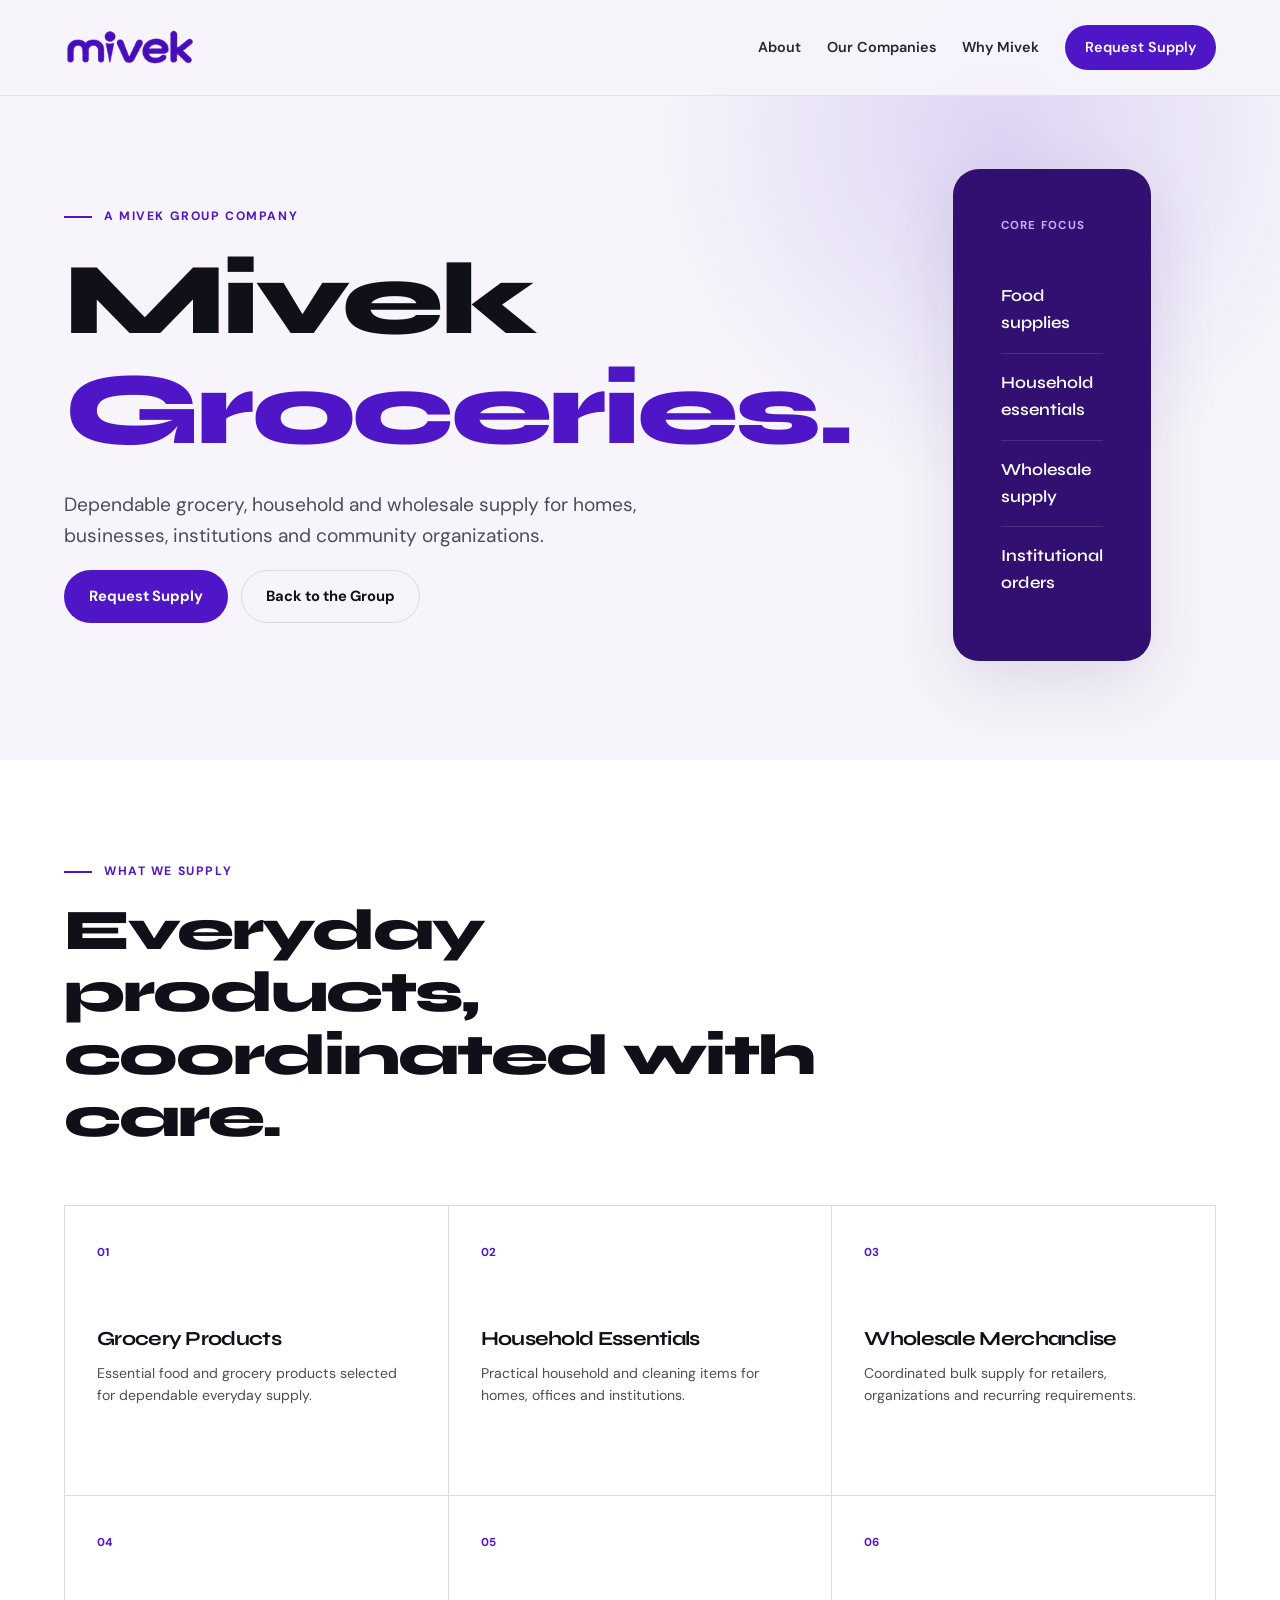
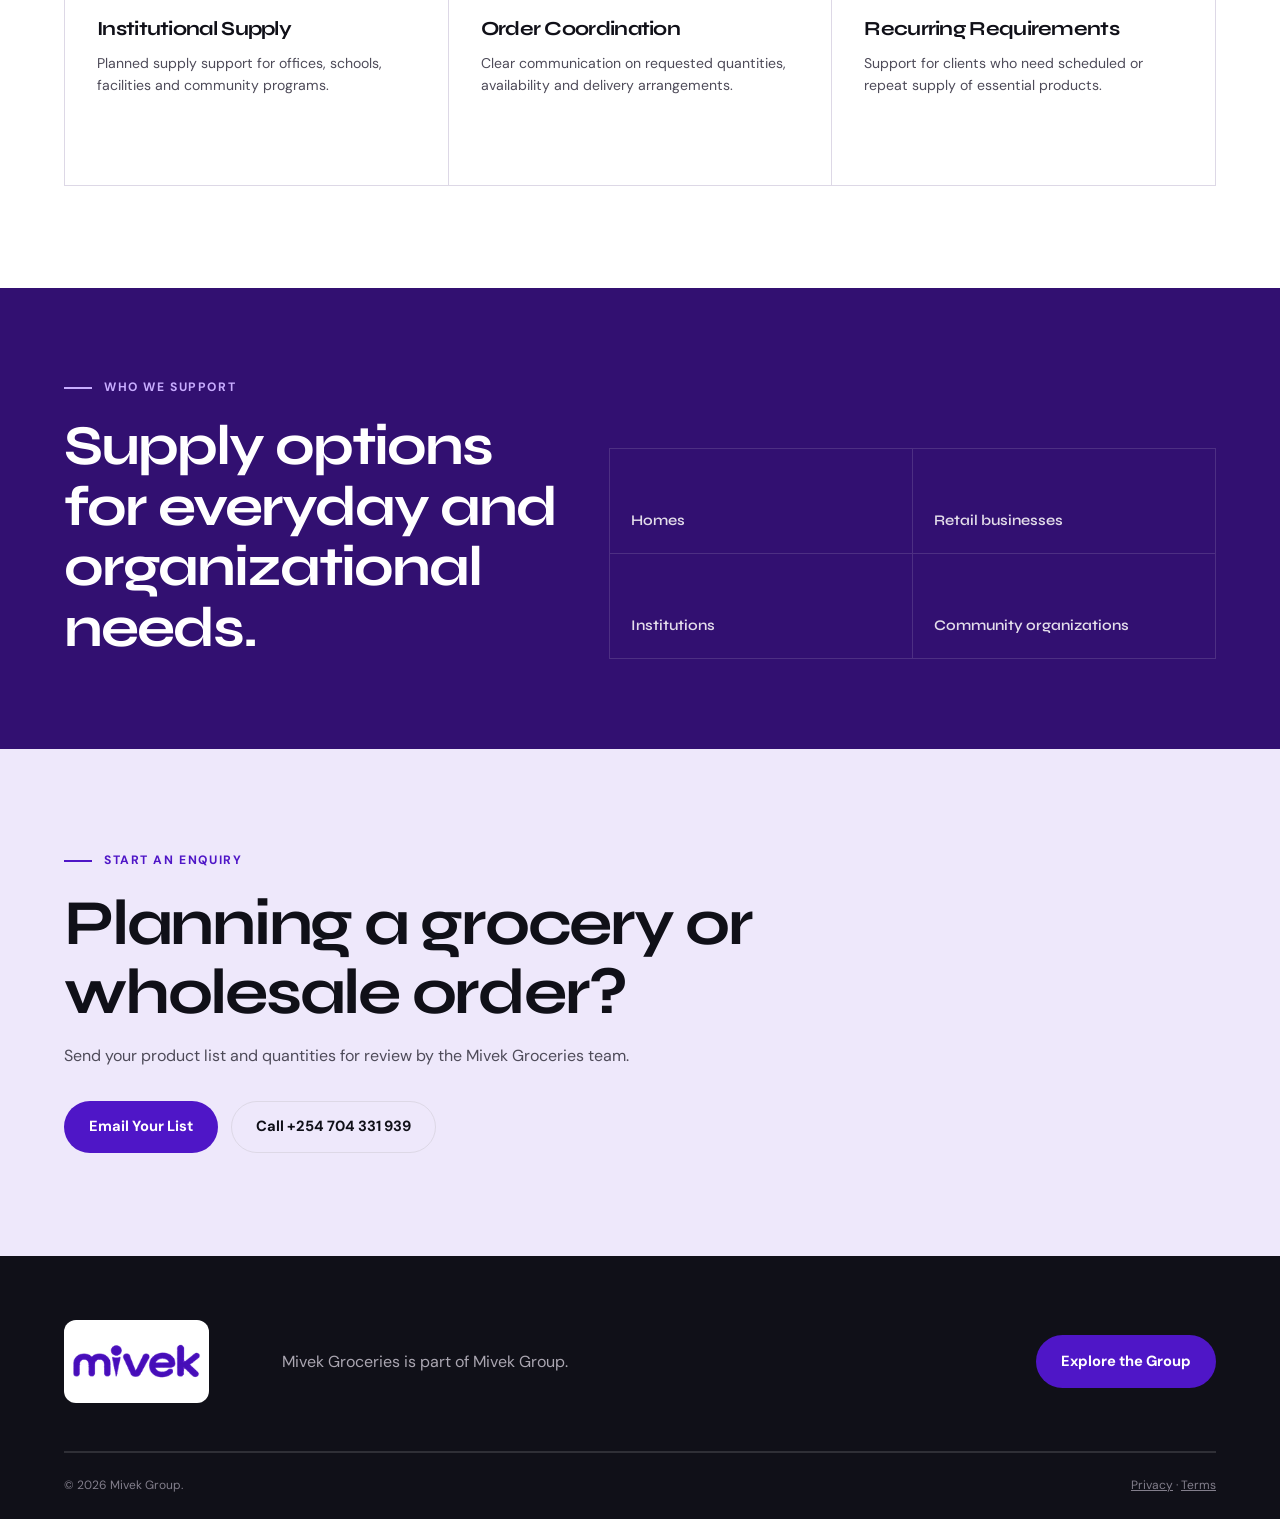
==== mivek-groceries.html @ 0b5d2686 "Add files via upload" ====
<!DOCTYPE html>
<html lang="en">
<head>
  <meta charset="UTF-8"><meta name="viewport" content="width=device-width, initial-scale=1.0"><meta name="description" content="Mivek Groceries supplies grocery products, household essentials and wholesale merchandise in Kenya."><meta name="theme-color" content="#4f16c7">
  <link rel="canonical" href="https://mivekgroup.github.io/mivek-groceries.html"><link rel="icon" href="favicon-mivek.ico" sizes="any"><link rel="icon" type="image/png" sizes="192x192" href="favicon-mivek-192x192.png"><link rel="apple-touch-icon" sizes="180x180" href="apple-touch-icon-mivek.png"><link rel="manifest" href="site.webmanifest"><link rel="preconnect" href="https://fonts.googleapis.com"><link rel="preconnect" href="https://fonts.gstatic.com" crossorigin><link href="https://fonts.googleapis.com/css2?family=DM+Sans:wght@400;500;600;700&family=Syne:wght@600;700;800&display=swap" rel="stylesheet"><link rel="stylesheet" href="style.css"><title>Mivek Groceries | Retail &amp; Wholesale Supply</title>
</head>
<body>
  <a class="skip-link" href="#main-content">Skip to main content</a><header class="site-header"><a class="brand" href="index.html" aria-label="Mivek Group home"><img src="favicon%20187*100.png" alt="Mivek Group"></a><nav class="desktop-nav" aria-label="Primary navigation"><a href="index.html#about">About</a><a href="index.html#companies">Our Companies</a><a href="index.html#why-mivek">Why Mivek</a><a class="nav-button" href="#division-contact">Request Supply</a></nav><details class="mobile-nav"><summary aria-label="Open navigation menu"><span></span><span></span><span></span></summary><nav aria-label="Mobile navigation"><a href="index.html">Group Home</a><a href="index.html#companies">Our Companies</a><a href="#services">Services</a><a class="nav-button" href="#division-contact">Request Supply</a></nav></details></header>
  <main id="main-content">
    <section class="division-hero"><div><p class="eyebrow"><span></span> A Mivek Group Company</p><h1>Mivek<br><em>Groceries.</em></h1><p>Dependable grocery, household and wholesale supply for homes, businesses, institutions and community organizations.</p><div class="hero-actions"><a class="button button-primary" href="#division-contact">Request Supply</a><a class="button button-secondary" href="index.html#companies">Back to the Group</a></div></div><aside><p>Core focus</p><ul><li>Food supplies</li><li>Household essentials</li><li>Wholesale supply</li><li>Institutional orders</li></ul></aside></section>
    <section class="division-services section" id="services"><div class="section-intro"><p class="eyebrow"><span></span> What We Supply</p><h2>Everyday products, coordinated with care.</h2></div><div class="division-service-grid"><article><span>01</span><h3>Grocery Products</h3><p>Essential food and grocery products selected for dependable everyday supply.</p></article><article><span>02</span><h3>Household Essentials</h3><p>Practical household and cleaning items for homes, offices and institutions.</p></article><article><span>03</span><h3>Wholesale Merchandise</h3><p>Coordinated bulk supply for retailers, organizations and recurring requirements.</p></article><article><span>04</span><h3>Institutional Supply</h3><p>Planned supply support for offices, schools, facilities and community programs.</p></article><article><span>05</span><h3>Order Coordination</h3><p>Clear communication on requested quantities, availability and delivery arrangements.</p></article><article><span>06</span><h3>Recurring Requirements</h3><p>Support for clients who need scheduled or repeat supply of essential products.</p></article></div></section>
    <section class="division-audience"><div><p class="eyebrow eyebrow-light"><span></span> Who We Support</p><h2>Supply options for everyday and organizational needs.</h2></div><ul><li>Homes</li><li>Retail businesses</li><li>Institutions</li><li>Community organizations</li></ul></section>
    <section class="division-cta" id="division-contact"><p class="eyebrow"><span></span> Start an Enquiry</p><h2>Planning a grocery or wholesale order?</h2><p>Send your product list and quantities for review by the Mivek Groceries team.</p><div class="hero-actions"><a class="button button-primary" href="mailto:info@mivekgroup.com?subject=Mivek%20Groceries%20Supply%20Enquiry">Email Your List</a><a class="button button-secondary" href="tel:+254704331939">Call +254 704 331 939</a></div></section>
  </main>
  <footer class="site-footer"><div class="footer-top"><a class="brand footer-brand" href="index.html"><img src="favicon%20187*100.png" alt="Mivek Group"></a><p>Mivek Groceries is part of Mivek Group.</p><a class="button button-primary" href="index.html#companies">Explore the Group</a></div><div class="footer-bottom"><p>© 2026 Mivek Group.</p><p><a href="privacy-policy.html">Privacy</a> · <a href="terms-of-use.html">Terms</a></p></div></footer>
</body>
</html>
---- style.css ----
:root {
  --ink: #101018;
  --ink-soft: #252431;
  --paper: #f7f5fb;
  --surface: #ffffff;
  --purple: #4f16c7;
  --purple-dark: #321071;
  --purple-soft: #eee8fb;
  --orange: #d88718;
  --text: #4e4b59;
  --muted: #76727f;
  --line: #ddd8e6;
  --white-line: rgba(255,255,255,.13);
  --shadow: 0 24px 70px rgba(46, 22, 93, .12);
}

*, *::before, *::after { box-sizing: border-box; }
html { scroll-behavior: smooth; }
body { margin: 0; background: var(--paper); color: var(--ink); font-family: "DM Sans", Arial, sans-serif; line-height: 1.6; overflow-x: hidden; }
body, button, input, select, textarea, a { -webkit-font-smoothing: antialiased; }
button, input, select, textarea { font: inherit; }
img { display: block; max-width: 100%; }
a { color: inherit; }
svg { fill: none; stroke: currentColor; stroke-linecap: round; stroke-linejoin: round; stroke-width: 1.7; }
h1, h2, h3, p { margin-top: 0; }
h1, h2, h3 { font-family: "Syne", Arial, sans-serif; line-height: 1.08; letter-spacing: -.035em; }
[id] { scroll-margin-top: 108px; }

.skip-link { position: fixed; top: 12px; left: 12px; z-index: 999; padding: .8rem 1rem; border-radius: 10px; background: var(--ink); color: white; text-decoration: none; transform: translateY(-150%); transition: transform .2s ease; }
.skip-link:focus { transform: translateY(0); }
:focus-visible { outline: 3px solid var(--orange); outline-offset: 4px; }

.site-header { position: fixed; inset: 0 0 auto; z-index: 100; min-height: 86px; padding: 12px 5vw; display: flex; align-items: center; justify-content: space-between; gap: 2rem; background: rgba(247,245,251,.92); border-bottom: 1px solid rgba(79,22,199,.1); backdrop-filter: blur(18px); -webkit-backdrop-filter: blur(18px); }
.brand { display: inline-flex; align-items: center; width: 132px; min-height: 50px; text-decoration: none; }
.brand img { width: 132px; height: auto; }
.desktop-nav { display: flex; align-items: center; gap: clamp(1rem, 2vw, 2rem); }
.desktop-nav a { color: var(--ink-soft); font-size: .9rem; font-weight: 600; text-decoration: none; }
.desktop-nav a:not(.nav-button):hover { color: var(--purple); }
.nav-button { display: inline-flex; align-items: center; justify-content: center; min-height: 44px; padding: .7rem 1.25rem; background: var(--purple); border-radius: 999px; color: white !important; transition: transform .2s ease, background .2s ease; }
.nav-button:hover { background: var(--purple-dark); transform: translateY(-2px); }
.mobile-nav { display: none; }

.hero { position: relative; min-height: 760px; padding: 150px 5vw 80px; display: grid; grid-template-columns: minmax(0, 1.02fr) minmax(430px, .98fr); align-items: center; gap: clamp(3rem, 6vw, 7rem); background: radial-gradient(circle at 76% 17%, rgba(79,22,199,.13), transparent 27%), radial-gradient(circle at 8% 85%, rgba(216,135,24,.08), transparent 28%), var(--paper); }
.hero::after { content: ""; position: absolute; right: -7rem; top: 7rem; width: 24rem; height: 24rem; border: 1px solid rgba(79,22,199,.1); border-radius: 50%; box-shadow: 0 0 0 4rem rgba(79,22,199,.025), 0 0 0 8rem rgba(79,22,199,.02); pointer-events: none; }
.hero-copy, .portfolio-panel { position: relative; z-index: 1; }
.eyebrow { margin-bottom: 1.15rem; display: flex; align-items: center; gap: .75rem; color: var(--purple); font-size: .76rem; font-weight: 700; letter-spacing: .13em; text-transform: uppercase; }
.eyebrow span { width: 28px; height: 2px; background: currentColor; }
.hero h1 { max-width: 760px; margin-bottom: 1.5rem; font-size: clamp(3.25rem, 6.7vw, 6.9rem); font-weight: 800; }
.hero h1 em { color: var(--purple); font-style: normal; }
.hero-lead { max-width: 660px; margin-bottom: 2rem; color: var(--text); font-size: clamp(1.02rem, 1.35vw, 1.22rem); }
.hero-actions { display: flex; flex-wrap: wrap; gap: .8rem; }
.button { min-height: 50px; padding: .85rem 1.5rem; display: inline-flex; align-items: center; justify-content: center; border: 1px solid transparent; border-radius: 999px; font-size: .92rem; font-weight: 700; text-decoration: none; transition: transform .2s ease, background .2s ease, border-color .2s ease, color .2s ease; }
.button:hover { transform: translateY(-2px); }
.button-primary { background: var(--purple); color: white; }
.button-primary:hover { background: var(--purple-dark); }
.button-secondary { border-color: var(--line); background: transparent; color: var(--ink); }
.button-secondary:hover { border-color: var(--purple); color: var(--purple); }
.button-quiet { padding-inline: .75rem; color: var(--purple); }
.button-quiet:hover { color: var(--purple-dark); }
.hero-assurances { margin: 1.8rem 0 0; padding: 0; display: flex; flex-wrap: wrap; gap: .5rem 1.4rem; list-style: none; color: var(--muted); font-size: .82rem; }
.hero-assurances li { position: relative; padding-left: 1.05rem; }
.hero-assurances li::before { content: ""; position: absolute; left: 0; top: .6em; width: 6px; height: 6px; border-radius: 50%; background: var(--orange); }

.portfolio-panel { padding: 1.2rem; border: 1px solid rgba(79,22,199,.12); border-radius: 30px; background: rgba(255,255,255,.66); box-shadow: var(--shadow); backdrop-filter: blur(14px); }
.portfolio-heading { padding: .65rem .7rem 1.2rem; display: flex; align-items: end; justify-content: space-between; gap: 1rem; }
.portfolio-heading p { margin: 0; font-family: "Syne", sans-serif; font-size: 1.3rem; font-weight: 700; }
.portfolio-heading span { color: var(--muted); font-size: .75rem; }
.portfolio-grid { display: grid; grid-template-columns: repeat(2, minmax(0,1fr)); gap: .7rem; }
.portfolio-card { min-height: 142px; padding: 1.25rem; display: flex; flex-direction: column; justify-content: end; border: 1px solid var(--line); border-radius: 18px; background: var(--surface); text-decoration: none; transition: transform .22s ease, border-color .22s ease, box-shadow .22s ease; }
.portfolio-card:hover { transform: translateY(-4px); border-color: rgba(79,22,199,.45); box-shadow: 0 16px 35px rgba(46,22,93,.1); }
.portfolio-icon { width: 35px; height: 35px; margin-bottom: auto; display: grid; place-items: center; border-radius: 10px; background: var(--purple-soft); color: var(--purple); }
.portfolio-icon svg { width: 20px; height: 20px; }
.portfolio-card strong { font-family: "Syne", sans-serif; font-size: .92rem; }
.portfolio-card small { margin-top: .15rem; color: var(--muted); font-size: .72rem; }

.trust-strip { min-height: 76px; padding: 1.2rem 5vw; display: flex; align-items: center; justify-content: center; gap: clamp(1.2rem, 3vw, 3rem); background: var(--purple); color: white; }
.trust-strip p { margin: 0; font-family: "Syne", sans-serif; font-size: .76rem; font-weight: 700; letter-spacing: .06em; text-transform: uppercase; }
.trust-strip span { width: 4px; height: 4px; border-radius: 50%; background: rgba(255,255,255,.5); }

.section { padding: clamp(5rem, 8vw, 8rem) 5vw; }
.section-intro { max-width: 760px; margin-bottom: 3.5rem; }
.section-intro h2, .why-copy h2 { margin-bottom: 1.25rem; font-size: clamp(2.25rem, 4.5vw, 4.6rem); font-weight: 800; }
.section-intro > p:last-child { max-width: 650px; color: var(--text); }
.about { display: grid; grid-template-columns: .85fr 1.15fr; gap: clamp(2rem, 6vw, 7rem); }
.about .section-intro { margin-bottom: 0; }
.about-copy { padding-top: 2.2rem; }
.about-copy p { color: var(--text); }
.about-copy .large-copy { color: var(--ink); font-family: "Syne", sans-serif; font-size: clamp(1.35rem, 2.2vw, 2rem); font-weight: 600; line-height: 1.45; }
.values-grid { grid-column: 1 / -1; display: grid; grid-template-columns: repeat(5, 1fr); border-top: 1px solid var(--line); border-left: 1px solid var(--line); }
.values-grid article { min-height: 250px; padding: 1.7rem; border-right: 1px solid var(--line); border-bottom: 1px solid var(--line); }
.values-grid span { color: var(--purple); font-size: .74rem; font-weight: 700; }
.values-grid h3 { margin: 3rem 0 .75rem; font-size: 1.1rem; }
.values-grid p { color: var(--muted); font-size: .86rem; }

.work-stories { background: var(--surface); }
.story-grid { display: grid; grid-template-columns: 1.15fr .85fr; grid-template-rows: repeat(2, minmax(250px, 1fr)); gap: 1rem; }
.story-card { position: relative; min-height: 290px; margin: 0; overflow: hidden; border-radius: 22px; background: var(--ink); }
.story-card-wide { min-height: 620px; grid-row: span 2; }
.story-card::after { content: ""; position: absolute; inset: 38% 0 0; background: linear-gradient(transparent, rgba(12,10,18,.9)); pointer-events: none; }
.story-card img { width: 100%; height: 100%; object-fit: cover; transition: transform .45s ease; }
.story-card:hover img { transform: scale(1.025); }
.story-card figcaption { position: absolute; inset: auto 0 0; z-index: 1; padding: clamp(1.4rem, 3vw, 2.3rem); color: white; }
.story-card figcaption span { display: block; margin-bottom: .55rem; color: #d1bbff; font-size: .72rem; font-weight: 700; letter-spacing: .1em; text-transform: uppercase; }
.story-card figcaption strong { max-width: 520px; display: block; font-family: "Syne", sans-serif; font-size: clamp(1.15rem, 2.2vw, 2rem); line-height: 1.25; }
.photo-note { margin: 1rem 0 0; color: var(--muted); font-size: .74rem; }
.photo-note a { color: var(--purple); }

.companies { background: var(--ink); color: white; }
.section-intro-light > p:last-child { color: #bbb; }
.companies .eyebrow { color: #b89aff; }
.company-grid { display: grid; grid-template-columns: repeat(2, minmax(0,1fr)); gap: 1px; background: var(--white-line); border: 1px solid var(--white-line); }
.company-card { min-height: 490px; padding: clamp(2rem, 4vw, 3.25rem); background: var(--ink); display: flex; flex-direction: column; }
.company-card:hover { background: #171621; }
.company-card-top { display: flex; align-items: center; justify-content: space-between; gap: 1rem; }
.company-card-top span { color: #b89aff; font-size: .75rem; font-weight: 700; }
.company-card-top p { margin: 0; color: #9995a4; font-size: .72rem; font-weight: 700; letter-spacing: .08em; text-transform: uppercase; }
.company-card h3 { margin: 4rem 0 1rem; font-size: clamp(1.8rem, 3vw, 3rem); }
.company-card > p { max-width: 620px; color: #b8b5c0; }
.company-card ul { margin: 1.2rem 0 2rem; padding: 0; display: grid; grid-template-columns: repeat(2, minmax(0,1fr)); gap: .65rem 1.2rem; list-style: none; }
.company-card li { position: relative; padding-left: 1rem; color: #d6d3dc; font-size: .83rem; }
.company-card li::before { content: ""; position: absolute; left: 0; top: .68em; width: 5px; height: 5px; border-radius: 50%; background: #b89aff; }
.company-card > a { margin-top: auto; padding-top: 1rem; border-top: 1px solid var(--white-line); display: flex; justify-content: space-between; color: white; font-size: .87rem; font-weight: 700; text-decoration: none; }
.company-card > a span { color: #b89aff; font-size: 1.1rem; transition: transform .2s ease; }
.company-card > a:hover span { transform: translateX(5px); }
.company-card-accent { background: var(--purple-dark); }
.company-card-accent:hover { background: #3a1282; }

.why-mivek { display: grid; grid-template-columns: .9fr 1.1fr; align-items: start; gap: clamp(3rem, 8vw, 9rem); }
.why-copy { position: sticky; top: 130px; }
.why-copy > p:not(.eyebrow) { max-width: 560px; color: var(--text); }
.text-link { display: inline-flex; gap: .8rem; color: var(--purple); font-weight: 700; text-decoration: none; }
.text-link span { transition: transform .2s ease; }
.text-link:hover span { transform: translateX(5px); }
.reason-list { border-top: 1px solid var(--line); }
.reason-list article { min-height: 170px; padding: 2rem 0; display: grid; grid-template-columns: 60px 1fr; gap: 1.2rem; border-bottom: 1px solid var(--line); }
.reason-list article > span { color: var(--purple); font-size: .74rem; font-weight: 700; }
.reason-list h3 { margin-bottom: .65rem; font-size: 1.35rem; }
.reason-list p { margin: 0; color: var(--text); }

.experience { background: var(--surface); }
.process-grid { margin: 0; padding: 0; display: grid; grid-template-columns: repeat(4, 1fr); list-style: none; border: 1px solid var(--line); }
.process-grid li { min-height: 280px; padding: 1.8rem; border-right: 1px solid var(--line); }
.process-grid li:last-child { border-right: 0; }
.process-grid span { display: inline-grid; width: 42px; height: 42px; place-items: center; border-radius: 50%; background: var(--purple-soft); color: var(--purple); font-size: .72rem; font-weight: 700; }
.process-grid h3 { margin: 4rem 0 .8rem; font-size: 1.35rem; }
.process-grid p { color: var(--text); font-size: .88rem; }
.sectors-panel { margin-top: 1.5rem; padding: clamp(2rem, 4vw, 3.5rem); display: grid; grid-template-columns: .8fr 1.2fr; gap: 2rem; align-items: end; background: var(--purple-soft); }
.sectors-panel h3 { max-width: 450px; margin-bottom: 0; font-size: clamp(1.7rem, 3vw, 2.8rem); }
.sectors-panel ul { margin: 0; padding: 0; display: flex; flex-wrap: wrap; justify-content: flex-end; gap: .7rem; list-style: none; }
.sectors-panel li { padding: .65rem 1rem; border: 1px solid rgba(79,22,199,.2); border-radius: 999px; background: rgba(255,255,255,.55); color: var(--purple-dark); font-size: .82rem; font-weight: 600; }

.opportunities { display: grid; grid-template-columns: repeat(2, 1fr); padding-top: 0; }
.opportunities article { min-height: 430px; padding: clamp(2rem, 5vw, 4rem); border: 1px solid var(--line); }
.opportunities article + article { border-left: 0; }
.opportunities h2 { margin: 3.5rem 0 1rem; font-size: clamp(2rem, 3.6vw, 3.6rem); }
.opportunities article > p:not(.eyebrow) { max-width: 520px; color: var(--text); }
.opportunities .button { margin-top: 1rem; }

.contact { padding: clamp(5rem, 8vw, 8rem) 5vw; background: var(--purple-dark); color: white; }
.contact-intro { max-width: 880px; margin-bottom: 3rem; }
.eyebrow-light { color: #c8adff; }
.contact h2 { margin-bottom: 1.2rem; font-size: clamp(2.4rem, 5.5vw, 5.5rem); }
.contact-intro > p:last-child { max-width: 700px; color: #c5bdcf; }
.contact-layout { display: grid; grid-template-columns: .9fr 1.1fr; gap: 1.25rem; align-items: stretch; }
.contact-grid { display: grid; grid-template-columns: repeat(2, minmax(0,1fr)); gap: 1px; background: var(--white-line); border: 1px solid var(--white-line); }
.contact-grid > * { min-width: 0; min-height: 190px; padding: 1.7rem; display: flex; flex-direction: column; background: var(--purple-dark); color: white; text-decoration: none; font-style: normal; transition: background .2s ease; }
.contact-grid a:hover { background: #3a1282; }
.contact-grid span { color: #c8adff; font-size: .7rem; font-weight: 700; letter-spacing: .1em; text-transform: uppercase; }
.contact-grid strong { margin: 2rem 0 .5rem; overflow-wrap: anywhere; font-family: "Syne", sans-serif; font-size: clamp(1.05rem, 1.6vw, 1.55rem); line-height: 1.3; }
.contact-grid em { margin-top: auto; color: #c5bdcf; font-size: .8rem; font-style: normal; }
.enquiry-form { padding: clamp(1.7rem, 3vw, 2.8rem); border: 1px solid var(--white-line); background: #3a1282; }
.form-heading h3 { margin-bottom: .7rem; font-size: clamp(1.8rem, 3vw, 2.8rem); }
.form-heading > p:last-child { max-width: 620px; color: #d0c8d9; font-size: .9rem; }
.form-grid { margin-top: 1.8rem; display: grid; grid-template-columns: repeat(2, minmax(0,1fr)); gap: 1rem; }
.form-grid label { min-width: 0; display: grid; gap: .45rem; }
.form-grid label > span { color: #d7c8f5; font-size: .74rem; font-weight: 700; }
.form-grid input, .form-grid select, .form-grid textarea { width: 100%; min-height: 48px; padding: .75rem .85rem; border: 1px solid rgba(255,255,255,.25); border-radius: 9px; background: rgba(16,16,24,.3); color: white; }
.form-grid textarea { min-height: 130px; resize: vertical; }
.form-grid select { color-scheme: dark; }
.form-grid input::placeholder, .form-grid textarea::placeholder { color: #b7adbf; }
.form-full { grid-column: 1 / -1; }
.form-actions { margin-top: 1.25rem; display: flex; flex-wrap: wrap; gap: .75rem; }
.form-actions button { cursor: pointer; }
.form-button-email { background: white; color: var(--purple-dark); }
.form-button-email:hover { background: #f1ecfa; }
.form-button-whatsapp { border-color: rgba(255,255,255,.35); background: transparent; color: white; }
.form-button-whatsapp:hover { border-color: white; }
.form-note { margin: 1rem 0 0; color: #bdb2c7; font-size: .72rem; }
.whatsapp-float { position: fixed; right: max(1rem, 2vw); bottom: max(1rem, 2vw); z-index: 90; min-height: 50px; padding: .75rem 1rem; display: inline-flex; align-items: center; gap: .6rem; border: 1px solid rgba(255,255,255,.3); border-radius: 999px; background: #147d69; box-shadow: 0 12px 30px rgba(16,16,24,.24); color: white; font-size: .82rem; font-weight: 700; text-decoration: none; transition: transform .2s ease, background .2s ease; }
.whatsapp-float:hover { background: #0f6656; transform: translateY(-2px); }
.whatsapp-float svg { width: 22px; height: 22px; flex: 0 0 auto; stroke-width: 1.6; }

.site-footer { padding: 4rem 5vw 1.5rem; background: var(--ink); color: white; }
.footer-top { padding-bottom: 3rem; display: grid; grid-template-columns: 170px 1fr auto; align-items: center; gap: 3rem; border-bottom: 1px solid var(--white-line); }
.footer-brand { width: 145px; padding: .4rem; border-radius: 12px; background: white; }
.footer-brand img { width: 100%; }
.footer-top p { max-width: 500px; margin: 0; color: #aaa6b1; }
.footer-columns { padding: 3.5rem 0; display: grid; grid-template-columns: repeat(4, minmax(0, 1fr)); gap: 2rem; }
.footer-columns h2 { margin-bottom: 1.2rem; color: #8d8996; font-family: "DM Sans", sans-serif; font-size: .7rem; letter-spacing: .1em; text-transform: uppercase; }
.footer-columns a { width: fit-content; max-width: 100%; margin-bottom: .65rem; display: block; overflow-wrap: anywhere; color: #d7d4dc; font-size: .84rem; text-decoration: none; }
.footer-columns a:hover { color: #c8adff; }
.footer-bottom { padding-top: 1.4rem; display: flex; flex-wrap: wrap; justify-content: space-between; gap: .6rem 1rem; border-top: 1px solid var(--white-line); }
.footer-bottom p { margin: 0; color: #827e8b; font-size: .75rem; }

/* Legal pages */
.legal-main { padding: 150px 5vw 7rem; }
.legal-hero { max-width: 900px; margin-bottom: 4rem; }
.legal-hero h1 { margin-bottom: 1.2rem; font-size: clamp(2.8rem, 6vw, 5.8rem); }
.legal-hero > p:last-child { max-width: 720px; color: var(--text); }
.legal-content { max-width: 900px; padding: clamp(2rem, 5vw, 4.5rem); border: 1px solid var(--line); background: white; }
.legal-content h2 { margin: 3rem 0 1rem; font-size: 1.4rem; letter-spacing: -.015em; }
.legal-content h2:first-child { margin-top: 0; }
.legal-content h3 { margin: 2rem 0 .7rem; font-size: 1.05rem; letter-spacing: -.01em; }
.legal-content p, .legal-content li { color: var(--text); }
.legal-content li { margin-bottom: .45rem; }
.legal-meta { padding: 1rem 1.2rem; border-left: 3px solid var(--purple); background: var(--purple-soft); }
.legal-meta p { margin: 0; }

/* Company pages */
.division-hero { min-height: 760px; padding: 150px 5vw 80px; display: grid; grid-template-columns: 1.05fr .65fr; gap: clamp(3rem, 8vw, 9rem); align-items: center; background: radial-gradient(circle at 78% 18%, rgba(79,22,199,.15), transparent 30%), var(--paper); }
.division-hero h1 { margin-bottom: 1.5rem; font-size: clamp(3.8rem, 8vw, 8.5rem); font-weight: 800; }
.division-hero h1 em { color: var(--purple); font-style: normal; }
.division-hero > div > p:not(.eyebrow) { max-width: 680px; color: var(--text); font-size: clamp(1.05rem, 1.5vw, 1.3rem); }
.division-hero aside { padding: clamp(2rem, 4vw, 3rem); border-radius: 26px; background: var(--purple-dark); color: white; box-shadow: var(--shadow); }
.division-hero aside > p { margin-bottom: 2rem; color: #c8adff; font-size: .72rem; font-weight: 700; letter-spacing: .11em; text-transform: uppercase; }
.division-hero aside ul { margin: 0; padding: 0; list-style: none; }
.division-hero aside li { padding: 1rem 0; border-bottom: 1px solid var(--white-line); font-family: "Syne", sans-serif; font-size: 1.05rem; font-weight: 600; }
.division-hero aside li:last-child { border-bottom: 0; }
.division-services { background: white; }
.division-service-grid { display: grid; grid-template-columns: repeat(3, minmax(0,1fr)); border-top: 1px solid var(--line); border-left: 1px solid var(--line); }
.division-service-grid article { min-height: 290px; padding: 2rem; border-right: 1px solid var(--line); border-bottom: 1px solid var(--line); }
.division-service-grid span { color: var(--purple); font-size: .72rem; font-weight: 700; }
.division-service-grid h3 { margin: 4rem 0 .8rem; font-size: 1.25rem; }
.division-service-grid p { color: var(--text); font-size: .88rem; }
.division-audience { padding: clamp(4rem, 7vw, 7rem) 5vw; display: grid; grid-template-columns: .9fr 1.1fr; gap: 3rem; align-items: end; background: var(--purple-dark); color: white; }
.division-audience h2 { max-width: 650px; margin-bottom: 0; font-size: clamp(2rem, 4.4vw, 4.5rem); }
.division-audience ul { margin: 0; padding: 0; display: grid; grid-template-columns: repeat(2, 1fr); list-style: none; border-top: 1px solid var(--white-line); border-left: 1px solid var(--white-line); }
.division-audience li { min-height: 105px; padding: 1.3rem; display: flex; align-items: end; border-right: 1px solid var(--white-line); border-bottom: 1px solid var(--white-line); color: #e3ddea; font-family: "Syne", sans-serif; font-size: .92rem; font-weight: 600; }
.division-cta { padding: clamp(5rem, 8vw, 8rem) 5vw; background: var(--purple-soft); }
.division-cta h2 { max-width: 900px; margin-bottom: 1rem; font-size: clamp(2.4rem, 5vw, 5.2rem); }
.division-cta > p:not(.eyebrow) { max-width: 650px; color: var(--text); }
.division-cta .hero-actions { margin-top: 2rem; }

@media (max-width: 1100px) {
  .hero { grid-template-columns: 1fr 440px; gap: 3rem; }
  .values-grid { grid-template-columns: repeat(3, 1fr); }
  .process-grid { grid-template-columns: repeat(2, 1fr); }
  .process-grid li:nth-child(2) { border-right: 0; }
  .process-grid li:nth-child(-n+2) { border-bottom: 1px solid var(--line); }
}

@media (max-width: 900px) {
  .site-header { min-height: 76px; padding: 10px 4vw; }
  .brand, .brand img { width: 112px; }
  .desktop-nav { display: none; }
  .mobile-nav { position: relative; display: block; }
  .mobile-nav summary { width: 46px; height: 46px; display: grid; align-content: center; gap: 5px; justify-items: center; border: 1px solid var(--line); border-radius: 50%; cursor: pointer; list-style: none; }
  .mobile-nav summary::-webkit-details-marker { display: none; }
  .mobile-nav summary span { width: 18px; height: 2px; background: var(--ink); transition: transform .2s ease, opacity .2s ease; }
  .mobile-nav[open] summary span:nth-child(1) { transform: translateY(7px) rotate(45deg); }
  .mobile-nav[open] summary span:nth-child(2) { opacity: 0; }
  .mobile-nav[open] summary span:nth-child(3) { transform: translateY(-7px) rotate(-45deg); }
  .mobile-nav nav { position: fixed; inset: 76px 0 auto; padding: 1rem 4vw 1.5rem; display: grid; background: var(--paper); border-bottom: 1px solid var(--line); box-shadow: 0 20px 30px rgba(16,16,24,.1); }
  .mobile-nav nav a { min-height: 48px; padding: .75rem 0; display: flex; align-items: center; border-bottom: 1px solid var(--line); font-weight: 600; text-decoration: none; }
  .mobile-nav nav .nav-button { width: 100%; margin-top: .8rem; border-bottom: 0; }
  .hero { min-height: auto; padding: 125px 5vw 70px; grid-template-columns: 1fr; }
  .portfolio-panel { max-width: 660px; }
  .trust-strip { flex-wrap: wrap; }
  .about, .why-mivek { grid-template-columns: 1fr; }
  .about-copy { padding-top: 0; }
  .why-copy { position: static; }
  .story-grid { grid-template-columns: 1fr 1fr; grid-template-rows: auto; }
  .story-card-wide { min-height: 500px; grid-column: 1 / -1; grid-row: auto; }
  .contact-layout { grid-template-columns: 1fr; }
  .company-card { min-height: 460px; }
  .sectors-panel { grid-template-columns: 1fr; }
  .sectors-panel ul { justify-content: flex-start; }
  .footer-top { grid-template-columns: 150px 1fr; }
  .footer-top .button { grid-column: 1 / -1; width: fit-content; }
  .division-hero { min-height: auto; padding-top: 125px; grid-template-columns: 1fr; }
  .division-hero aside { max-width: 620px; }
  .division-service-grid { grid-template-columns: repeat(2, 1fr); }
  .division-audience { grid-template-columns: 1fr; }
}

@media (max-width: 700px) {
  [id] { scroll-margin-top: 86px; }
  .hero { padding-inline: 4vw; }
  .hero h1 { font-size: clamp(3rem, 15vw, 5rem); }
  .hero-actions .button { width: 100%; }
  .hero-assurances { display: grid; }
  .portfolio-grid { grid-template-columns: 1fr; }
  .portfolio-card { min-height: 120px; }
  .trust-strip { justify-content: flex-start; gap: .7rem 1.2rem; padding-inline: 4vw; }
  .trust-strip span { display: none; }
  .trust-strip p { width: calc(50% - .6rem); }
  .section { padding-inline: 4vw; }
  .values-grid { grid-template-columns: 1fr; }
  .values-grid article { min-height: 190px; }
  .values-grid h3 { margin-top: 2rem; }
  .story-grid { grid-template-columns: 1fr; }
  .story-card, .story-card-wide { min-height: 360px; grid-column: auto; }
  .company-grid { grid-template-columns: 1fr; }
  .company-card { min-height: 480px; }
  .company-card ul { grid-template-columns: 1fr; }
  .process-grid { grid-template-columns: 1fr; }
  .process-grid li, .process-grid li:nth-child(2) { border-right: 0; border-bottom: 1px solid var(--line); }
  .process-grid li:last-child { border-bottom: 0; }
  .opportunities { grid-template-columns: 1fr; }
  .opportunities article + article { border-left: 1px solid var(--line); border-top: 0; }
  .contact { padding-inline: 4vw; }
  .contact-grid { grid-template-columns: 1fr; }
  .contact-grid > * { min-height: 190px; }
  .form-grid { grid-template-columns: 1fr; }
  .form-full { grid-column: auto; }
  .form-actions .button { width: 100%; }
  .footer-top { grid-template-columns: 1fr; }
  .footer-top p { max-width: none; }
  .footer-top .button { grid-column: auto; }
  .footer-columns { grid-template-columns: repeat(2, 1fr); }
  .footer-bottom { flex-direction: column; }
  .legal-main { padding: 125px 4vw 5rem; }
  .legal-content { padding: 1.5rem; }
  .division-service-grid { grid-template-columns: 1fr; }
  .division-service-grid article { min-height: 240px; }
  .division-audience { padding-inline: 4vw; }
  .division-audience ul { grid-template-columns: 1fr; }
  .division-audience li { min-height: 82px; }
  .division-cta { padding-inline: 4vw; }
}

@media (max-width: 430px) {
  .portfolio-heading { align-items: flex-start; flex-direction: column; }
  .trust-strip p { width: 100%; }
  .footer-columns { grid-template-columns: 1fr; }
  .footer-bottom p { max-width: 100%; overflow-wrap: anywhere; }
  .whatsapp-float { width: 50px; padding: 0; justify-content: center; }
  .whatsapp-float span { position: absolute; width: 1px; height: 1px; padding: 0; overflow: hidden; clip: rect(0,0,0,0); white-space: nowrap; border: 0; }
}

@media (prefers-reduced-motion: reduce) {
  *, *::before, *::after { scroll-behavior: auto !important; transition-duration: .01ms !important; animation-duration: .01ms !important; animation-iteration-count: 1 !important; }
}
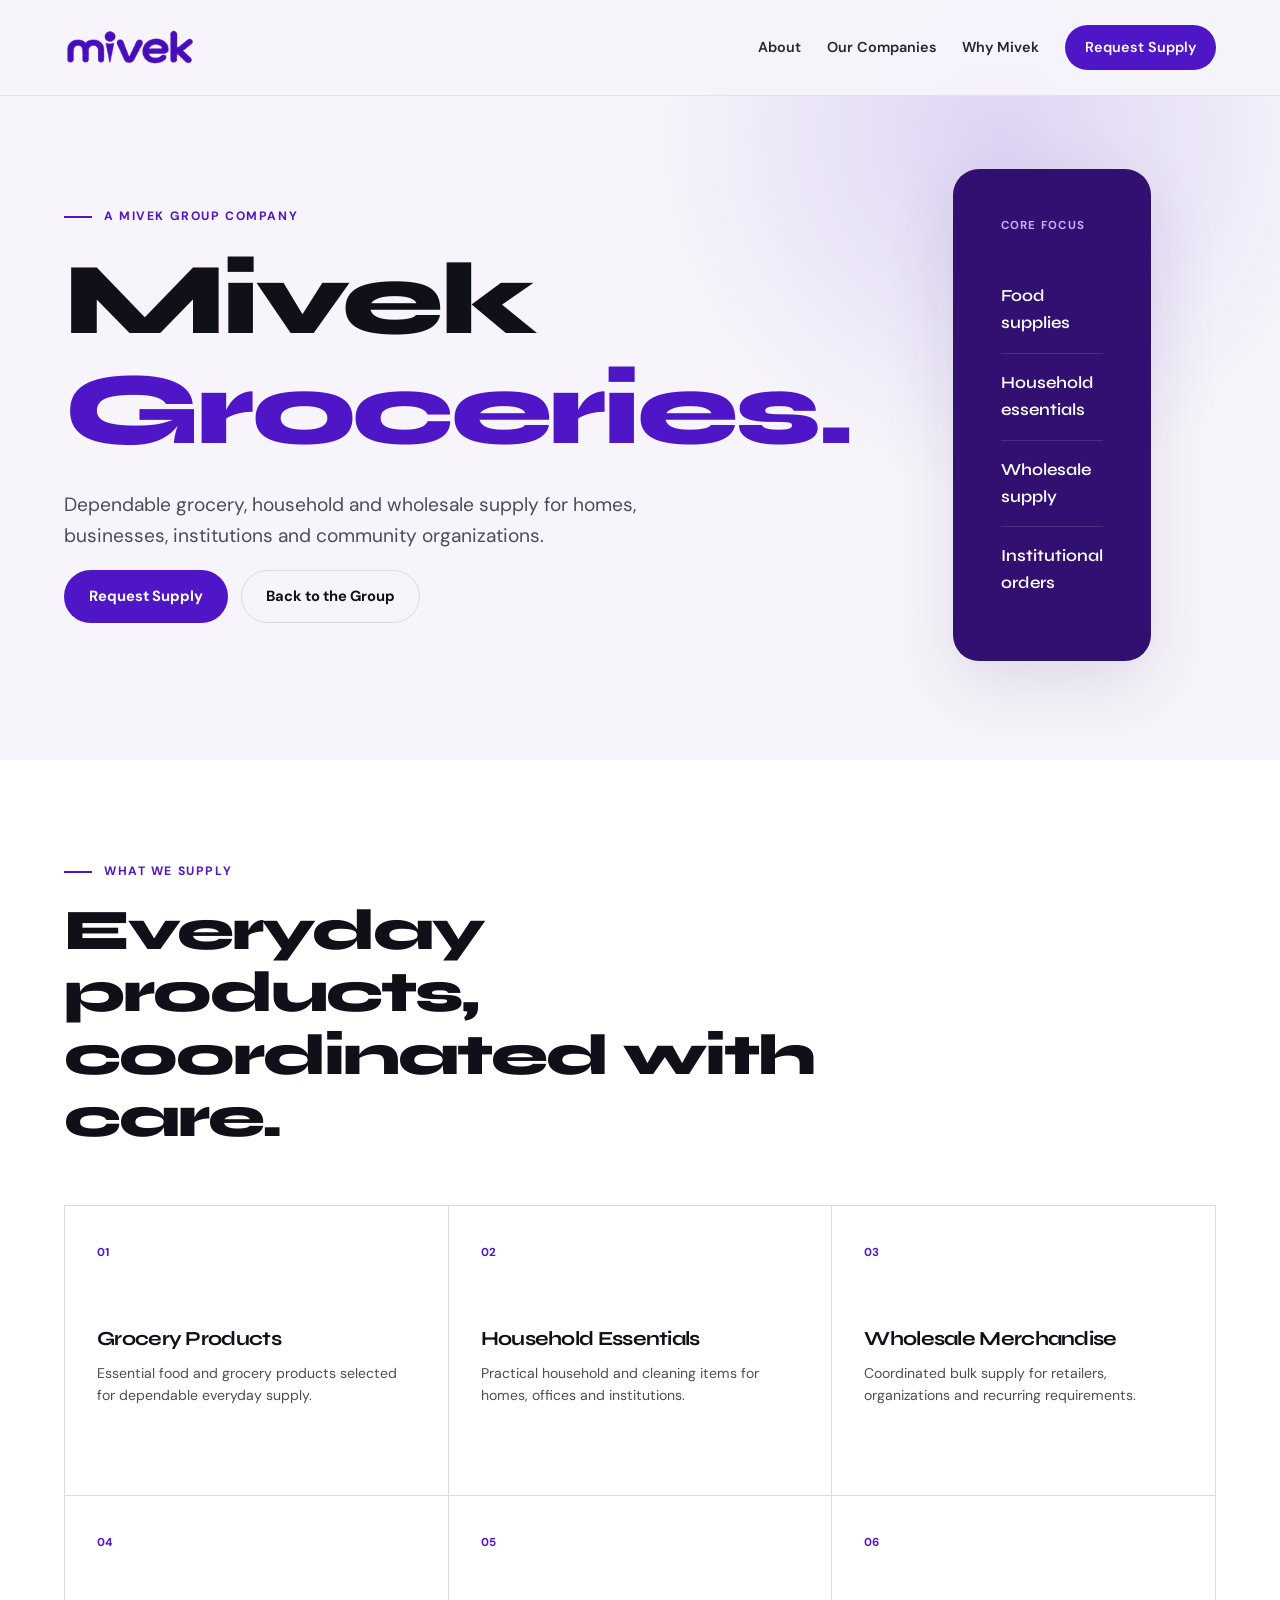
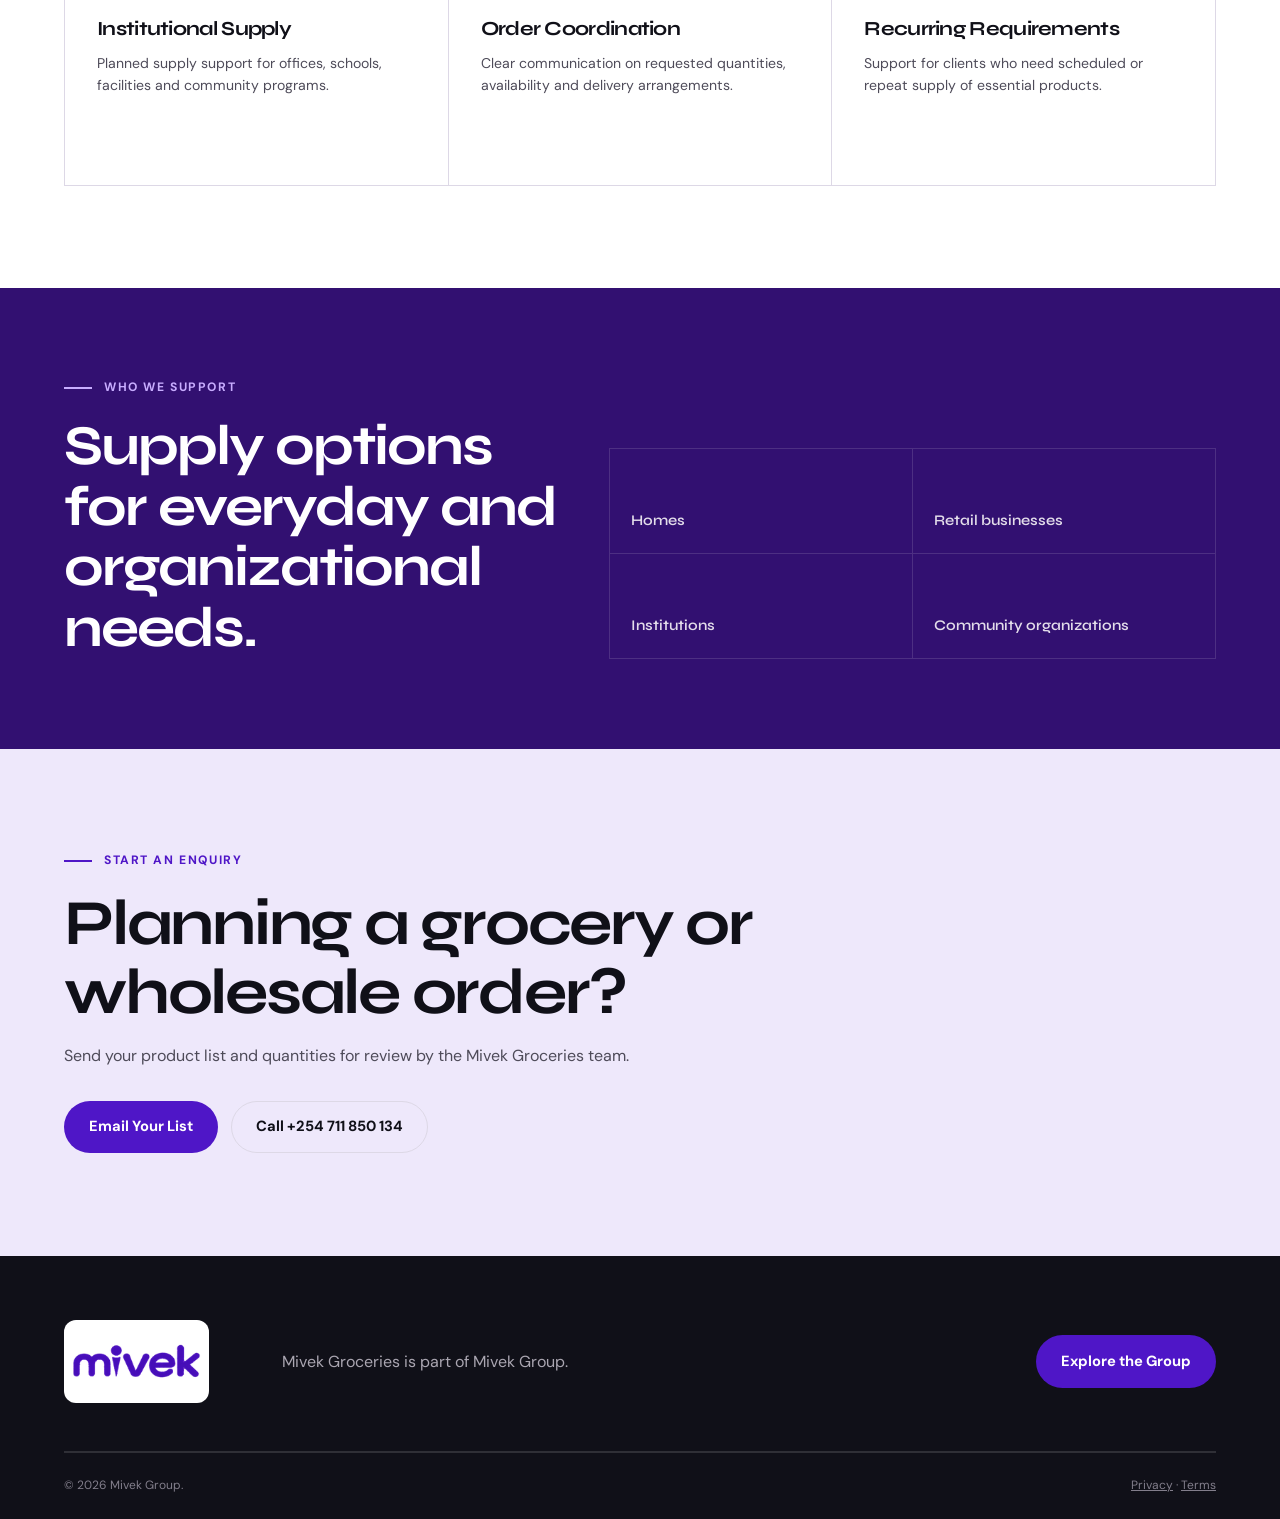
==== commit 8f579443: "Update mivek-groceries.html" ====
--- a/mivek-groceries.html
+++ b/mivek-groceries.html
@@ -10,7 +10,7 @@
     <section class="division-hero"><div><p class="eyebrow"><span></span> A Mivek Group Company</p><h1>Mivek<br><em>Groceries.</em></h1><p>Dependable grocery, household and wholesale supply for homes, businesses, institutions and community organizations.</p><div class="hero-actions"><a class="button button-primary" href="#division-contact">Request Supply</a><a class="button button-secondary" href="index.html#companies">Back to the Group</a></div></div><aside><p>Core focus</p><ul><li>Food supplies</li><li>Household essentials</li><li>Wholesale supply</li><li>Institutional orders</li></ul></aside></section>
     <section class="division-services section" id="services"><div class="section-intro"><p class="eyebrow"><span></span> What We Supply</p><h2>Everyday products, coordinated with care.</h2></div><div class="division-service-grid"><article><span>01</span><h3>Grocery Products</h3><p>Essential food and grocery products selected for dependable everyday supply.</p></article><article><span>02</span><h3>Household Essentials</h3><p>Practical household and cleaning items for homes, offices and institutions.</p></article><article><span>03</span><h3>Wholesale Merchandise</h3><p>Coordinated bulk supply for retailers, organizations and recurring requirements.</p></article><article><span>04</span><h3>Institutional Supply</h3><p>Planned supply support for offices, schools, facilities and community programs.</p></article><article><span>05</span><h3>Order Coordination</h3><p>Clear communication on requested quantities, availability and delivery arrangements.</p></article><article><span>06</span><h3>Recurring Requirements</h3><p>Support for clients who need scheduled or repeat supply of essential products.</p></article></div></section>
     <section class="division-audience"><div><p class="eyebrow eyebrow-light"><span></span> Who We Support</p><h2>Supply options for everyday and organizational needs.</h2></div><ul><li>Homes</li><li>Retail businesses</li><li>Institutions</li><li>Community organizations</li></ul></section>
-    <section class="division-cta" id="division-contact"><p class="eyebrow"><span></span> Start an Enquiry</p><h2>Planning a grocery or wholesale order?</h2><p>Send your product list and quantities for review by the Mivek Groceries team.</p><div class="hero-actions"><a class="button button-primary" href="mailto:info@mivekgroup.com?subject=Mivek%20Groceries%20Supply%20Enquiry">Email Your List</a><a class="button button-secondary" href="tel:+254704331939">Call +254 704 331 939</a></div></section>
+    <section class="division-cta" id="division-contact"><p class="eyebrow"><span></span> Start an Enquiry</p><h2>Planning a grocery or wholesale order?</h2><p>Send your product list and quantities for review by the Mivek Groceries team.</p><div class="hero-actions"><a class="button button-primary" href="mailto:groceries@mivekgroup.com?subject=Mivek%20Groceries%20Supply%20Enquiry">Email Your List</a><a class="button button-secondary" href="tel:+254711850134">Call +254 711 850 134</a></div></section>
   </main>
   <footer class="site-footer"><div class="footer-top"><a class="brand footer-brand" href="index.html"><img src="favicon%20187*100.png" alt="Mivek Group"></a><p>Mivek Groceries is part of Mivek Group.</p><a class="button button-primary" href="index.html#companies">Explore the Group</a></div><div class="footer-bottom"><p>© 2026 Mivek Group.</p><p><a href="privacy-policy.html">Privacy</a> · <a href="terms-of-use.html">Terms</a></p></div></footer>
 </body>
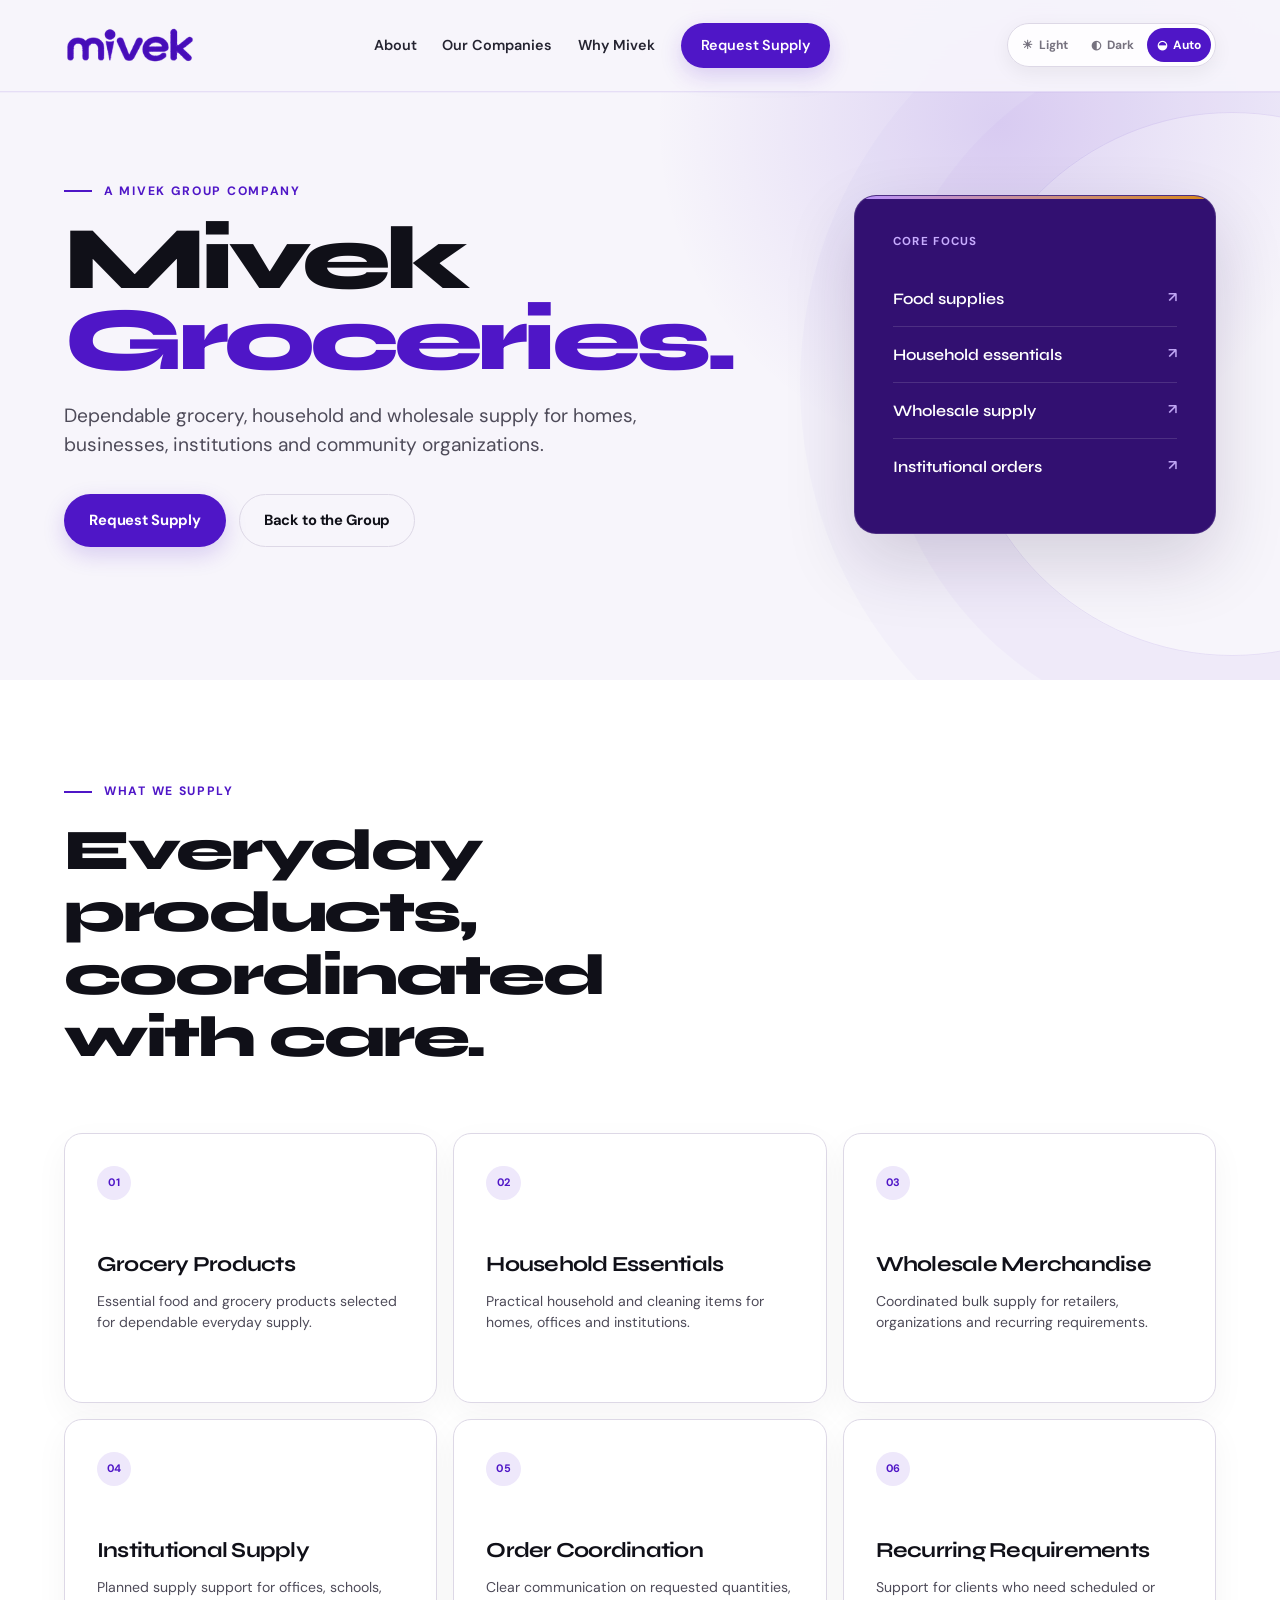
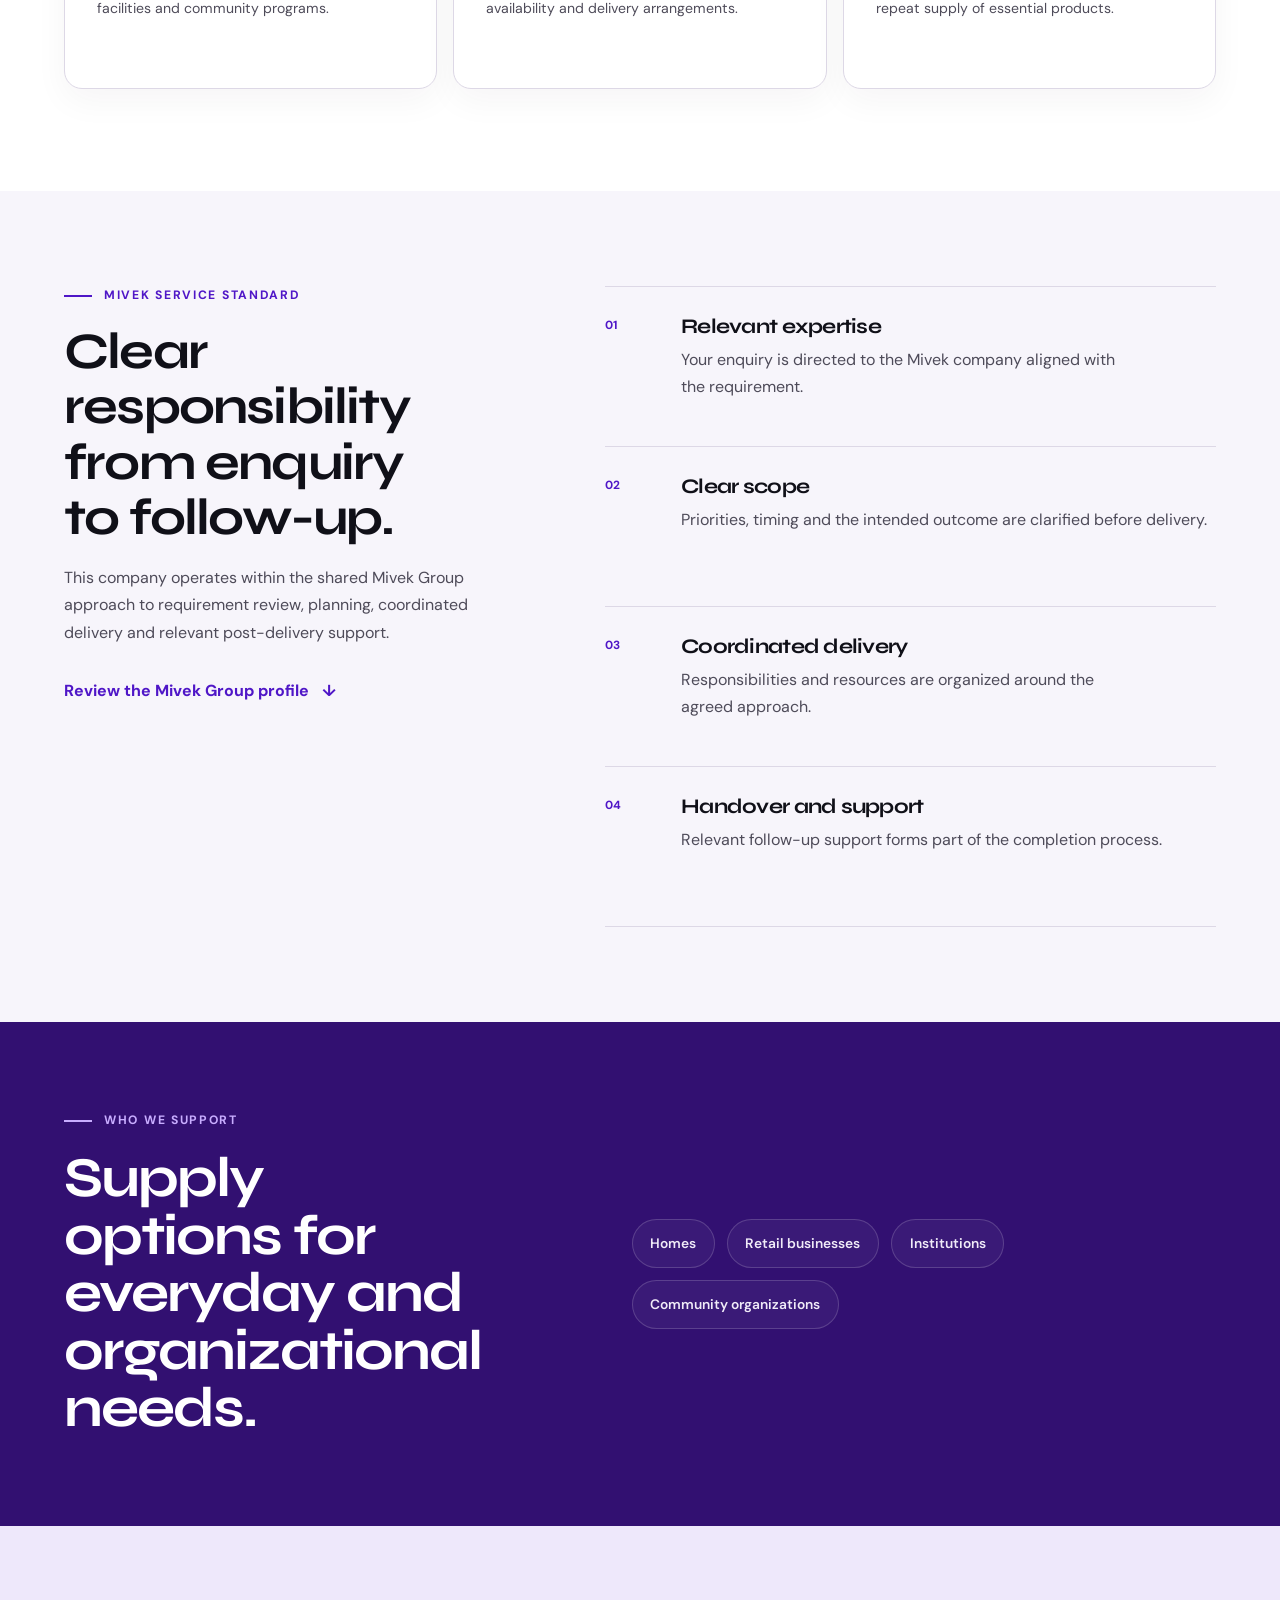
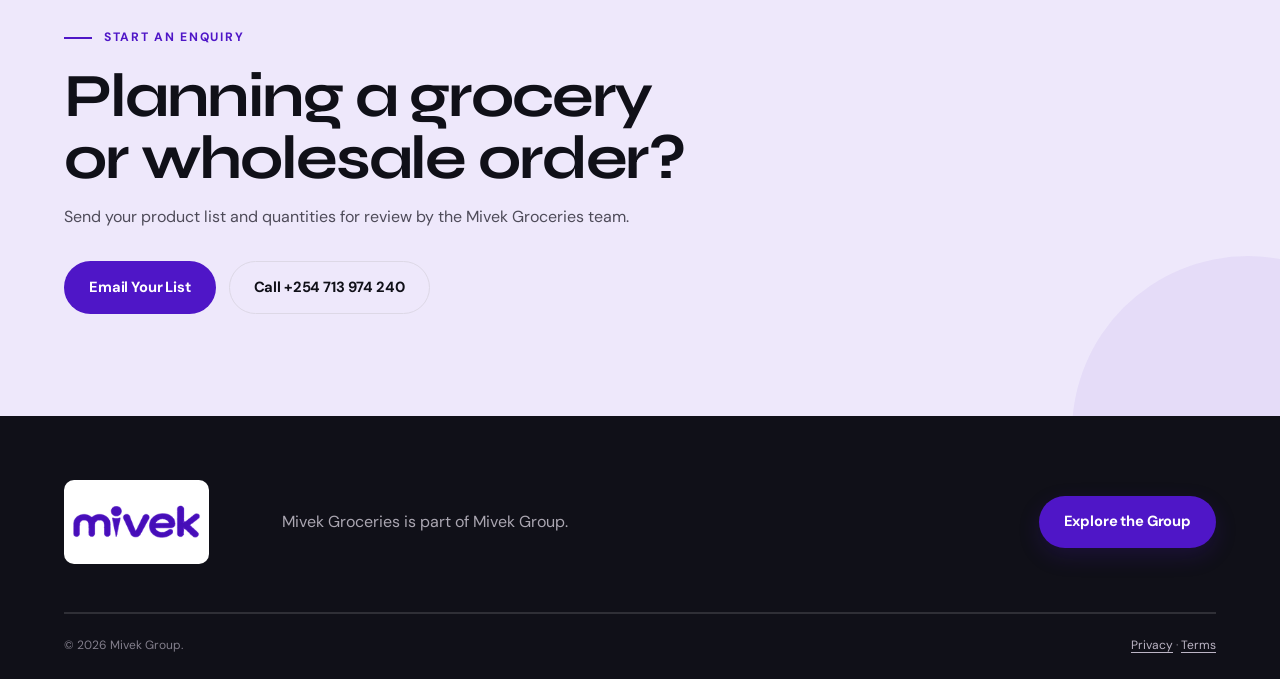
==== commit 43ee6ef4: "Add files via upload" ====
--- a/mivek-groceries.html
+++ b/mivek-groceries.html
@@ -3,15 +3,42 @@
 <head>
   <meta charset="UTF-8"><meta name="viewport" content="width=device-width, initial-scale=1.0"><meta name="description" content="Mivek Groceries supplies grocery products, household essentials and wholesale merchandise in Kenya."><meta name="theme-color" content="#4f16c7">
   <link rel="canonical" href="https://mivekgroup.github.io/mivek-groceries.html"><link rel="icon" href="favicon-mivek.ico" sizes="any"><link rel="icon" type="image/png" sizes="192x192" href="favicon-mivek-192x192.png"><link rel="apple-touch-icon" sizes="180x180" href="apple-touch-icon-mivek.png"><link rel="manifest" href="site.webmanifest"><link rel="preconnect" href="https://fonts.googleapis.com"><link rel="preconnect" href="https://fonts.gstatic.com" crossorigin><link href="https://fonts.googleapis.com/css2?family=DM+Sans:wght@400;500;600;700&family=Syne:wght@600;700;800&display=swap" rel="stylesheet"><link rel="stylesheet" href="style.css"><title>Mivek Groceries | Retail &amp; Wholesale Supply</title>
+  <script>
+    (function () {
+      var saved = localStorage.getItem('mivek-theme') || 'auto';
+      var dark = window.matchMedia && window.matchMedia('(prefers-color-scheme: dark)').matches;
+      document.documentElement.dataset.themeChoice = saved;
+      document.documentElement.dataset.theme = saved === 'auto' ? (dark ? 'dark' : 'light') : saved;
+    }());
+  </script>
+  <script src="theme.js" defer></script>
 </head>
-<body>
-  <a class="skip-link" href="#main-content">Skip to main content</a><header class="site-header"><a class="brand" href="index.html" aria-label="Mivek Group home"><img src="favicon%20187*100.png" alt="Mivek Group"></a><nav class="desktop-nav" aria-label="Primary navigation"><a href="index.html#about">About</a><a href="index.html#companies">Our Companies</a><a href="index.html#why-mivek">Why Mivek</a><a class="nav-button" href="#division-contact">Request Supply</a></nav><details class="mobile-nav"><summary aria-label="Open navigation menu"><span></span><span></span><span></span></summary><nav aria-label="Mobile navigation"><a href="index.html">Group Home</a><a href="index.html#companies">Our Companies</a><a href="#services">Services</a><a class="nav-button" href="#division-contact">Request Supply</a></nav></details></header>
+<body class="division-page division-groceries">
+  <a class="skip-link" href="#main-content">Skip to main content</a><header class="site-header"><a class="brand" href="index.html" aria-label="Mivek Group home"><img src="favicon%20187*100.png" width="187" height="100" decoding="async" alt="Mivek Group"></a><nav class="desktop-nav" aria-label="Primary navigation"><a href="index.html#about">About</a><a href="index.html#companies">Our Companies</a><a href="index.html#why-mivek">Why Mivek</a><a class="nav-button" href="#division-contact">Request Supply</a></nav><div class="theme-switcher" role="group" aria-label="Appearance">
+      <button type="button" class="theme-option" data-theme-option="light" aria-label="Use light mode" title="Light mode"><span aria-hidden="true">☀</span><span class="theme-label">Light</span></button>
+      <button type="button" class="theme-option" data-theme-option="dark" aria-label="Use dark mode" title="Dark mode"><span aria-hidden="true">◐</span><span class="theme-label">Dark</span></button>
+      <button type="button" class="theme-option" data-theme-option="auto" aria-label="Use device theme" title="Auto mode"><span aria-hidden="true">◒</span><span class="theme-label">Auto</span></button>
+    </div><details class="mobile-nav"><summary aria-label="Open navigation menu"><span></span><span></span><span></span></summary><nav aria-label="Mobile navigation"><a href="index.html">Group Home</a><a href="index.html#companies">Our Companies</a><a href="#services">Services</a><a class="nav-button" href="#division-contact">Request Supply</a></nav></details></header>
   <main id="main-content">
     <section class="division-hero"><div><p class="eyebrow"><span></span> A Mivek Group Company</p><h1>Mivek<br><em>Groceries.</em></h1><p>Dependable grocery, household and wholesale supply for homes, businesses, institutions and community organizations.</p><div class="hero-actions"><a class="button button-primary" href="#division-contact">Request Supply</a><a class="button button-secondary" href="index.html#companies">Back to the Group</a></div></div><aside><p>Core focus</p><ul><li>Food supplies</li><li>Household essentials</li><li>Wholesale supply</li><li>Institutional orders</li></ul></aside></section>
     <section class="division-services section" id="services"><div class="section-intro"><p class="eyebrow"><span></span> What We Supply</p><h2>Everyday products, coordinated with care.</h2></div><div class="division-service-grid"><article><span>01</span><h3>Grocery Products</h3><p>Essential food and grocery products selected for dependable everyday supply.</p></article><article><span>02</span><h3>Household Essentials</h3><p>Practical household and cleaning items for homes, offices and institutions.</p></article><article><span>03</span><h3>Wholesale Merchandise</h3><p>Coordinated bulk supply for retailers, organizations and recurring requirements.</p></article><article><span>04</span><h3>Institutional Supply</h3><p>Planned supply support for offices, schools, facilities and community programs.</p></article><article><span>05</span><h3>Order Coordination</h3><p>Clear communication on requested quantities, availability and delivery arrangements.</p></article><article><span>06</span><h3>Recurring Requirements</h3><p>Support for clients who need scheduled or repeat supply of essential products.</p></article></div></section>
+    <section class="division-assurance section" aria-labelledby="delivery-standard-title">
+      <div class="division-assurance-copy">
+        <p class="eyebrow"><span></span> Mivek Service Standard</p>
+        <h2 id="delivery-standard-title">Clear responsibility from enquiry to follow-up.</h2>
+        <p>This company operates within the shared Mivek Group approach to requirement review, planning, coordinated delivery and relevant post-delivery support.</p>
+        <a class="text-link" href="Mivek-Group-Company-Profile.pdf" download>Review the Mivek Group profile <span>↓</span></a>
+      </div>
+      <ol class="division-assurance-list">
+        <li><span>01</span><div><h3>Relevant expertise</h3><p>Your enquiry is directed to the Mivek company aligned with the requirement.</p></div></li>
+        <li><span>02</span><div><h3>Clear scope</h3><p>Priorities, timing and the intended outcome are clarified before delivery.</p></div></li>
+        <li><span>03</span><div><h3>Coordinated delivery</h3><p>Responsibilities and resources are organized around the agreed approach.</p></div></li>
+        <li><span>04</span><div><h3>Handover and support</h3><p>Relevant follow-up support forms part of the completion process.</p></div></li>
+      </ol>
+    </section>
     <section class="division-audience"><div><p class="eyebrow eyebrow-light"><span></span> Who We Support</p><h2>Supply options for everyday and organizational needs.</h2></div><ul><li>Homes</li><li>Retail businesses</li><li>Institutions</li><li>Community organizations</li></ul></section>
-    <section class="division-cta" id="division-contact"><p class="eyebrow"><span></span> Start an Enquiry</p><h2>Planning a grocery or wholesale order?</h2><p>Send your product list and quantities for review by the Mivek Groceries team.</p><div class="hero-actions"><a class="button button-primary" href="mailto:groceries@mivekgroup.com?subject=Mivek%20Groceries%20Supply%20Enquiry">Email Your List</a><a class="button button-secondary" href="tel:+254711850134">Call +254 711 850 134</a></div></section>
+    <section class="division-cta" id="division-contact"><p class="eyebrow"><span></span> Start an Enquiry</p><h2>Planning a grocery or wholesale order?</h2><p>Send your product list and quantities for review by the Mivek Groceries team.</p><div class="hero-actions"><a class="button button-primary" href="mailto:info@mivekgroup.com?subject=Mivek%20Groceries%20Supply%20Enquiry">Email Your List</a><a class="button button-secondary" href="tel:+254713974240">Call +254 713 974 240</a></div></section>
   </main>
-  <footer class="site-footer"><div class="footer-top"><a class="brand footer-brand" href="index.html"><img src="favicon%20187*100.png" alt="Mivek Group"></a><p>Mivek Groceries is part of Mivek Group.</p><a class="button button-primary" href="index.html#companies">Explore the Group</a></div><div class="footer-bottom"><p>© 2026 Mivek Group.</p><p><a href="privacy-policy.html">Privacy</a> · <a href="terms-of-use.html">Terms</a></p></div></footer>
+  <footer class="site-footer"><div class="footer-top"><a class="brand footer-brand" href="index.html"><img src="favicon%20187*100.png" width="187" height="100" decoding="async" alt="Mivek Group"></a><p>Mivek Groceries is part of Mivek Group.</p><a class="button button-primary" href="index.html#companies">Explore the Group</a></div><div class="footer-bottom"><p>© 2026 Mivek Group.</p><p><a href="privacy-policy.html">Privacy</a> · <a href="terms-of-use.html">Terms</a></p></div></footer>
 </body>
 </html>
--- a/style.css
+++ b/style.css
@@ -341,3 +341,1192 @@
 @media (prefers-reduced-motion: reduce) {
   *, *::before, *::after { scroll-behavior: auto !important; transition-duration: .01ms !important; animation-duration: .01ms !important; animation-iteration-count: 1 !important; }
 }
+
+/* Appearance control: Light / Dark / Auto */
+html { color-scheme: light; }
+html[data-theme="dark"] { color-scheme: dark; }
+body { transition: background-color .22s ease, color .22s ease; }
+
+.theme-switcher {
+  flex: 0 0 auto;
+  display: inline-flex;
+  align-items: center;
+  gap: 3px;
+  padding: 4px;
+  border: 1px solid var(--line);
+  border-radius: 999px;
+  background: color-mix(in srgb, var(--surface) 82%, transparent);
+  box-shadow: 0 6px 20px rgba(16,16,24,.06);
+}
+.theme-option {
+  min-height: 34px;
+  padding: .45rem .62rem;
+  display: inline-flex;
+  align-items: center;
+  gap: .38rem;
+  border: 0;
+  border-radius: 999px;
+  background: transparent;
+  color: var(--muted);
+  font-size: .75rem;
+  font-weight: 700;
+  line-height: 1;
+  cursor: pointer;
+  transition: background-color .18s ease, color .18s ease, transform .18s ease;
+}
+.theme-option:hover { color: var(--ink); transform: translateY(-1px); }
+.theme-option.active { background: var(--purple); color: white; }
+.theme-option:focus-visible { outline-offset: 2px; }
+
+html[data-theme="dark"] {
+  --ink: #f5f2fb;
+  --ink-soft: #e1dcea;
+  --paper: #0f0d14;
+  --surface: #17141e;
+  --purple: #a77aff;
+  --purple-dark: #261052;
+  --purple-soft: #241a36;
+  --orange: #e8a94f;
+  --text: #c8c1d0;
+  --muted: #aaa2b3;
+  --line: #373141;
+  --white-line: rgba(255,255,255,.14);
+  --shadow: 0 24px 70px rgba(0,0,0,.34);
+}
+html[data-theme="dark"] .site-header {
+  background: rgba(15,13,20,.9);
+  border-bottom-color: rgba(167,122,255,.18);
+}
+html[data-theme="dark"] .portfolio-panel { background: rgba(23,20,30,.76); border-color: rgba(167,122,255,.2); }
+html[data-theme="dark"] .portfolio-card,
+html[data-theme="dark"] .division-services,
+html[data-theme="dark"] .work-stories,
+html[data-theme="dark"] .experience,
+html[data-theme="dark"] .legal-content { background: var(--surface); }
+html[data-theme="dark"] .sectors-panel li { background: rgba(255,255,255,.06); }
+html[data-theme="dark"] .footer-brand { background: white; }
+html[data-theme="dark"] .mobile-nav nav { background: var(--paper); box-shadow: 0 20px 30px rgba(0,0,0,.35); }
+html[data-theme="dark"] .mobile-nav summary span { background: var(--ink); }
+html[data-theme="dark"] .division-hero {
+  background: radial-gradient(circle at 78% 18%, rgba(167,122,255,.16), transparent 30%), var(--paper);
+}
+html[data-theme="dark"] .hero {
+  background: radial-gradient(circle at 76% 17%, rgba(167,122,255,.14), transparent 27%), radial-gradient(circle at 8% 85%, rgba(232,169,79,.07), transparent 28%), var(--paper);
+}
+
+@media (max-width: 1160px) {
+  .site-header { gap: 1rem; }
+  .desktop-nav { gap: clamp(.75rem, 1.3vw, 1.25rem); }
+  .theme-label { display: none; }
+  .theme-option { width: 34px; padding-inline: 0; justify-content: center; }
+}
+
+@media (max-width: 900px) {
+  .site-header { justify-content: flex-start; }
+  .brand { margin-right: auto; }
+  .theme-switcher { margin-left: auto; }
+  .mobile-nav { margin-left: .5rem; }
+  .theme-label { display: none; }
+}
+
+@media (max-width: 420px) {
+  .theme-switcher { gap: 1px; padding: 3px; }
+  .theme-option { width: 30px; min-height: 30px; font-size: .68rem; }
+  .mobile-nav { margin-left: .3rem; }
+}
+
+/* Dark-mode contrast fixes: keep dark surfaces dark while text becomes light */
+html[data-theme="dark"] {
+  --dark-surface: #100d16;
+  --dark-surface-2: #17131f;
+  --dark-surface-hover: #201a2a;
+  --on-dark: #f7f3fb;
+  --on-dark-muted: #c9c1d1;
+}
+
+html[data-theme="dark"] .skip-link,
+html[data-theme="dark"] .story-card,
+html[data-theme="dark"] .companies,
+html[data-theme="dark"] .company-card,
+html[data-theme="dark"] .site-footer {
+  background: var(--dark-surface);
+  color: var(--on-dark);
+}
+
+html[data-theme="dark"] .company-card:hover {
+  background: var(--dark-surface-hover);
+}
+
+html[data-theme="dark"] .companies .section-intro-light > p:last-child,
+html[data-theme="dark"] .company-card p,
+html[data-theme="dark"] .company-card li,
+html[data-theme="dark"] .footer-top p,
+html[data-theme="dark"] .footer-columns a,
+html[data-theme="dark"] .footer-bottom p {
+  color: var(--on-dark-muted);
+}
+
+html[data-theme="dark"] .company-card h2,
+html[data-theme="dark"] .company-card h3,
+html[data-theme="dark"] .company-card strong,
+html[data-theme="dark"] .companies h2,
+html[data-theme="dark"] .site-footer h2,
+html[data-theme="dark"] .site-footer strong {
+  color: var(--on-dark);
+}
+
+html[data-theme="dark"] .footer-columns h2 {
+  color: #b8afc2;
+}
+
+html[data-theme="dark"] .footer-columns a:hover {
+  color: #d4bfff;
+}
+
+html[data-theme="dark"] .legal-meta {
+  background: #2a1f3b;
+}
+
+html[data-theme="dark"] .legal-meta p,
+html[data-theme="dark"] .legal-content p,
+html[data-theme="dark"] .legal-content li,
+html[data-theme="dark"] .division-service-grid p,
+html[data-theme="dark"] .division-cta > p:not(.eyebrow),
+html[data-theme="dark"] .about-copy p,
+html[data-theme="dark"] .section-intro > p:last-child,
+html[data-theme="dark"] .hero-lead,
+html[data-theme="dark"] .division-hero > div > p:not(.eyebrow) {
+  color: var(--text);
+}
+
+html[data-theme="dark"] .division-cta {
+  background: #20172d;
+}
+
+html[data-theme="dark"] .button-secondary {
+  color: var(--ink);
+  border-color: #51485d;
+}
+
+html[data-theme="dark"] .button-secondary:hover {
+  color: #c6a7ff;
+  border-color: #a77aff;
+}
+
+html[data-theme="dark"] .theme-switcher {
+  background: rgba(23,20,30,.92);
+  border-color: #453c50;
+  box-shadow: 0 6px 20px rgba(0,0,0,.28);
+}
+
+html[data-theme="dark"] .theme-option {
+  color: #c7bfce;
+}
+
+html[data-theme="dark"] .theme-option:hover {
+  color: #ffffff;
+}
+
+html[data-theme="dark"] .theme-option.active {
+  background: #7445d8;
+  color: #ffffff;
+}
+
+/* Dark-mode visibility fix: Sectors We Support */
+html[data-theme="dark"] .sectors-panel {
+  background: #241a36;
+  border: 1px solid rgba(167,122,255,.22);
+}
+html[data-theme="dark"] .sectors-panel .eyebrow {
+  color: #c8adff;
+}
+html[data-theme="dark"] .sectors-panel h3 {
+  color: #f5f2fb;
+}
+html[data-theme="dark"] .sectors-panel li {
+  background: rgba(167,122,255,.12);
+  border-color: rgba(200,173,255,.34);
+  color: #f5f2fb;
+}
+
+/* ===== Mivek Group balanced refinement =====
+   Keeps the original visual language while improving polish, rhythm and contrast. */
+:root {
+  --content-max: 1480px;
+  --radius-sm: 12px;
+  --radius-md: 20px;
+  --radius-lg: 26px;
+  --shadow-soft: 0 14px 40px rgba(36, 20, 68, .07);
+  --shadow-hover: 0 20px 50px rgba(36, 20, 68, .11);
+}
+
+::selection { background: var(--purple); color: #fff; }
+
+/* Header: same structure, cleaner interaction */
+.site-header {
+  min-height: 82px;
+  padding-top: 10px;
+  padding-bottom: 10px;
+  box-shadow: 0 1px 0 rgba(79,22,199,.03);
+}
+.desktop-nav a:not(.nav-button) { position: relative; }
+.desktop-nav a:not(.nav-button)::after {
+  content: "";
+  position: absolute;
+  left: 0;
+  right: 100%;
+  bottom: -8px;
+  height: 2px;
+  border-radius: 999px;
+  background: var(--purple);
+  transition: right .2s ease;
+}
+.desktop-nav a:not(.nav-button):hover::after { right: 0; }
+.nav-button,
+.button { box-shadow: 0 8px 22px rgba(79,22,199,.10); }
+.button-secondary,
+.button-quiet { box-shadow: none; }
+
+/* Hero: preserve the layout, reduce visual heaviness */
+.hero {
+  min-height: 730px;
+  gap: clamp(2.5rem, 5vw, 6rem);
+}
+.hero h1 { font-size: clamp(3.2rem, 6.1vw, 6.35rem); }
+.hero-lead { max-width: 700px; }
+.portfolio-panel {
+  padding: 1.05rem;
+  border-radius: var(--radius-lg);
+  border-color: color-mix(in srgb, var(--purple) 15%, var(--line));
+  box-shadow: 0 24px 65px rgba(46,22,93,.10);
+}
+.portfolio-card {
+  border-radius: 16px;
+  transition: transform .2s ease, border-color .2s ease, box-shadow .2s ease, background-color .2s ease;
+}
+.portfolio-card:hover {
+  transform: translateY(-3px);
+  box-shadow: var(--shadow-soft);
+}
+.portfolio-icon { transition: transform .2s ease; }
+.portfolio-card:hover .portfolio-icon { transform: translateY(-2px); }
+
+/* General section rhythm */
+.section { padding-top: clamp(4.8rem, 7.4vw, 7.2rem); padding-bottom: clamp(4.8rem, 7.4vw, 7.2rem); }
+.section-intro { max-width: 800px; margin-bottom: 3.1rem; }
+.section-intro h2,
+.why-copy h2 { letter-spacing: -.04em; }
+.eyebrow { letter-spacing: .14em; }
+
+/* Values: stay as the original five-column layout, just make it feel intentional */
+.values-grid {
+  gap: 10px;
+  border: 0;
+  background: transparent;
+}
+.values-grid article {
+  min-height: 235px;
+  border: 1px solid var(--line);
+  border-radius: var(--radius-md);
+  background: color-mix(in srgb, var(--surface) 74%, var(--paper));
+  transition: transform .2s ease, border-color .2s ease, box-shadow .2s ease;
+}
+.values-grid article:hover {
+  transform: translateY(-3px);
+  border-color: color-mix(in srgb, var(--purple) 32%, var(--line));
+  box-shadow: var(--shadow-soft);
+}
+.values-grid h3 { margin-top: 2.7rem; }
+
+/* Work imagery */
+.story-grid { gap: 1.1rem; }
+.story-card {
+  border-radius: var(--radius-md);
+  box-shadow: 0 12px 34px rgba(16,16,24,.07);
+}
+.story-card::after { inset: 32% 0 0; }
+.story-card img { transition-duration: .6s; }
+.story-card:hover img { transform: scale(1.035); }
+
+/* Companies: preserve the dark corporate block, soften the harsh grid */
+.company-grid {
+  gap: 1px;
+  overflow: hidden;
+  border-radius: var(--radius-lg);
+}
+.company-card {
+  min-height: 470px;
+  transition: background-color .2s ease;
+}
+.company-card h3 { margin-top: 3.5rem; }
+.company-card > a { transition: color .2s ease; }
+.company-card > a:hover { color: #dccbff; }
+
+/* Why Mivek + process */
+.reason-list article {
+  transition: padding-left .2s ease, background-color .2s ease;
+}
+.reason-list article:hover {
+  padding-left: .7rem;
+  background: color-mix(in srgb, var(--purple-soft) 38%, transparent);
+}
+.process-grid {
+  overflow: hidden;
+  border-radius: var(--radius-md);
+  box-shadow: 0 10px 32px rgba(36,20,68,.04);
+}
+.process-grid li { min-height: 260px; background: color-mix(in srgb, var(--surface) 78%, var(--paper)); }
+.process-grid h3 { margin-top: 3.4rem; }
+
+/* Sectors: keep the pill treatment the user already preferred */
+.sectors-panel {
+  margin-top: 1.8rem;
+  border: 1px solid color-mix(in srgb, var(--purple) 18%, var(--line));
+  border-radius: var(--radius-lg);
+  background: linear-gradient(135deg, var(--purple-soft), color-mix(in srgb, var(--purple-soft) 68%, var(--surface)));
+}
+.sectors-panel li {
+  min-height: 42px;
+  display: inline-flex;
+  align-items: center;
+  border-color: color-mix(in srgb, var(--purple) 24%, var(--line));
+  background: color-mix(in srgb, var(--surface) 78%, transparent);
+  box-shadow: 0 4px 14px rgba(46,22,93,.04);
+}
+
+/* Careers / updates: cleaner cards without changing content */
+.opportunities {
+  gap: 1rem;
+  background: var(--paper);
+}
+.opportunities article {
+  min-height: 400px;
+  border-radius: var(--radius-md);
+  background: color-mix(in srgb, var(--surface) 82%, var(--paper));
+}
+.opportunities article + article { border-left: 1px solid var(--line); }
+.opportunities h2 { margin-top: 3rem; }
+
+/* Contact: preserve the strong purple section, improve form quality */
+.contact-layout { gap: 1rem; }
+.contact-grid,
+.enquiry-form {
+  overflow: hidden;
+  border-radius: var(--radius-md);
+}
+.contact-grid > * { min-height: 180px; }
+.enquiry-form { box-shadow: 0 24px 60px rgba(20,7,46,.16); }
+.form-grid input,
+.form-grid select,
+.form-grid textarea {
+  border-radius: var(--radius-sm);
+  transition: border-color .18s ease, box-shadow .18s ease, background-color .18s ease;
+}
+.form-grid input:focus,
+.form-grid select:focus,
+.form-grid textarea:focus {
+  outline: 0;
+  border-color: #d7c2ff;
+  background: rgba(16,16,24,.4);
+  box-shadow: 0 0 0 3px rgba(215,194,255,.14);
+}
+.whatsapp-float { box-shadow: 0 14px 34px rgba(16,16,24,.22); }
+
+/* Footer */
+.footer-brand { border-radius: 10px; }
+.footer-columns a { transition: color .18s ease, transform .18s ease; }
+.footer-columns a:hover { transform: translateX(2px); }
+
+/* Company pages: shared polish, no redesign */
+.division-hero { min-height: 720px; }
+.division-hero h1 { font-size: clamp(3.5rem, 7.4vw, 7.7rem); }
+.division-hero aside { border-radius: var(--radius-lg); }
+.division-service-grid {
+  overflow: hidden;
+  border-radius: var(--radius-md);
+}
+.division-service-grid article { transition: background-color .2s ease; }
+.division-service-grid article:hover { background: color-mix(in srgb, var(--purple-soft) 35%, var(--surface)); }
+.division-audience ul { overflow: hidden; border-radius: 16px; }
+.division-cta .button { box-shadow: none; }
+.legal-content { border-radius: var(--radius-md); }
+
+/* Dark mode: ensure refined surfaces keep readable contrast */
+html[data-theme="dark"] .values-grid article,
+html[data-theme="dark"] .process-grid li,
+html[data-theme="dark"] .opportunities article {
+  background: #17141e;
+  border-color: #393242;
+}
+html[data-theme="dark"] .reason-list article:hover {
+  background: rgba(167,122,255,.07);
+}
+html[data-theme="dark"] .sectors-panel {
+  background: linear-gradient(135deg, #241a36, #17141e);
+  border-color: rgba(167,122,255,.24);
+}
+html[data-theme="dark"] .sectors-panel li {
+  background: rgba(167,122,255,.10);
+  border-color: rgba(200,173,255,.30);
+  color: #f5f2fb;
+}
+html[data-theme="dark"] .division-service-grid article:hover { background: #211a2c; }
+html[data-theme="dark"] .legal-content { background: #17141e; }
+html[data-theme="dark"] .nav-button,
+html[data-theme="dark"] .button-primary { box-shadow: 0 8px 24px rgba(0,0,0,.22); }
+
+@media (max-width: 1100px) {
+  .values-grid { grid-template-columns: repeat(3, 1fr); }
+}
+@media (max-width: 900px) {
+  .hero { min-height: auto; }
+  .company-grid { border-radius: 20px; }
+  .opportunities { gap: .8rem; }
+}
+@media (max-width: 700px) {
+  .site-header { min-height: 76px; }
+  .hero h1 { font-size: clamp(2.85rem, 14vw, 4.8rem); }
+  .values-grid { grid-template-columns: 1fr; }
+  .values-grid article { min-height: 175px; }
+  .company-grid { border-radius: 16px; }
+  .company-card { min-height: 440px; }
+  .opportunities article { min-height: 330px; }
+  .sectors-panel { border-radius: 20px; }
+  .division-service-grid { border-radius: 16px; }
+}
+html[data-theme="dark"] .button-quiet:hover { color: #ceb7ff; }
+
+/* ======================================================================
+   Mivek refinement pass — preserve the existing visual language, improve
+   hierarchy, responsiveness, interaction quality and long-screen comfort.
+   ====================================================================== */
+:root {
+  --page-gutter: max(5vw, calc((100vw - 1440px) / 2));
+  --header-height: 86px;
+}
+
+/* Keep content comfortably framed on very wide screens. */
+.site-header,
+.hero,
+.section,
+.contact,
+.site-footer,
+.legal-main,
+.division-hero,
+.division-audience,
+.division-cta {
+  padding-left: var(--page-gutter);
+  padding-right: var(--page-gutter);
+}
+
+/* Header: same layout, calmer and clearer as the page scrolls. */
+.site-header {
+  transition: min-height .22s ease, padding .22s ease, background-color .22s ease,
+              border-color .22s ease, box-shadow .22s ease;
+}
+.site-header.is-scrolled {
+  min-height: 74px;
+  padding-top: 8px;
+  padding-bottom: 8px;
+  box-shadow: 0 10px 30px rgba(33, 17, 66, .08);
+}
+html[data-theme="dark"] .site-header.is-scrolled {
+  box-shadow: 0 12px 32px rgba(0,0,0,.3);
+}
+.desktop-nav a:not(.nav-button) {
+  position: relative;
+  padding: .55rem 0;
+  transition: color .18s ease;
+}
+.desktop-nav a:not(.nav-button)::after {
+  content: "";
+  position: absolute;
+  left: 0;
+  right: 100%;
+  bottom: .18rem;
+  height: 2px;
+  border-radius: 2px;
+  background: var(--purple);
+  transition: right .2s ease;
+}
+.desktop-nav a:not(.nav-button):hover::after,
+.desktop-nav a:not(.nav-button).is-active::after { right: 0; }
+.desktop-nav a.is-active { color: var(--purple); }
+
+/* Typography polish without changing font choices. */
+h1, h2, h3 { text-wrap: balance; }
+p { text-wrap: pretty; }
+.section-intro h2,
+.why-copy h2 { max-width: 980px; }
+.section-intro > p:last-child,
+.about-copy p,
+.why-copy > p:not(.eyebrow) { line-height: 1.72; }
+
+/* Buttons feel more deliberate while keeping their existing shape. */
+.button,
+.nav-button {
+  letter-spacing: -.01em;
+}
+.button-primary,
+.nav-button {
+  box-shadow: 0 8px 22px rgba(79,22,199,.18);
+}
+.button-primary:hover,
+.nav-button:hover {
+  box-shadow: 0 12px 28px rgba(79,22,199,.24);
+}
+.button-secondary:hover { background: color-mix(in srgb, var(--purple-soft) 45%, transparent); }
+
+/* Portfolio cards: a small interaction cue, not a redesign. */
+.portfolio-card { isolation: isolate; }
+.portfolio-icon { transition: transform .22s ease, background-color .22s ease, color .22s ease; }
+.portfolio-card:hover .portfolio-icon {
+  transform: translateY(-2px) rotate(-2deg);
+  background: var(--purple);
+  color: white;
+}
+.portfolio-card strong { letter-spacing: -.015em; }
+
+/* Give photography text overlays a little more safety on varied images. */
+.story-card::after {
+  background: linear-gradient(to top, rgba(13,10,20,.86) 0%, rgba(13,10,20,.46) 50%, transparent 100%);
+}
+.story-card h3,
+.story-card p { text-shadow: 0 2px 16px rgba(0,0,0,.25); }
+
+/* Company cards: clearer focus and hover without changing the dark grid. */
+.company-card { position: relative; }
+.company-card::before {
+  content: "";
+  position: absolute;
+  top: 0;
+  left: 0;
+  width: 0;
+  height: 3px;
+  background: #b89aff;
+  transition: width .25s ease;
+}
+.company-card:hover::before,
+.company-card:focus-within::before { width: 100%; }
+.company-card > a:focus-visible { border-radius: 4px; }
+
+/* Process cards: make the sequence easier to scan. */
+.process-grid li > span {
+  display: inline-flex;
+  min-width: 40px;
+  min-height: 40px;
+  align-items: center;
+  justify-content: center;
+  border-radius: 999px;
+  background: var(--purple-soft);
+  color: var(--purple);
+}
+html[data-theme="dark"] .process-grid li > span { background: rgba(167,122,255,.12); }
+
+/* Sector pills stay as pills, with clearer interaction and contrast. */
+.sectors-panel li {
+  transition: transform .18s ease, border-color .18s ease, background-color .18s ease;
+}
+.sectors-panel li:hover {
+  transform: translateY(-2px);
+  border-color: color-mix(in srgb, var(--purple) 48%, var(--line));
+  background: color-mix(in srgb, var(--surface) 92%, var(--purple-soft));
+}
+html[data-theme="dark"] .sectors-panel li:hover {
+  background: rgba(167,122,255,.16);
+  border-color: rgba(200,173,255,.48);
+}
+
+/* Contact form: stronger input affordance, including browser autofill. */
+.form-grid input,
+.form-grid select,
+.form-grid textarea { caret-color: #ffffff; }
+.form-grid input:-webkit-autofill,
+.form-grid input:-webkit-autofill:hover,
+.form-grid input:-webkit-autofill:focus {
+  -webkit-text-fill-color: #fff;
+  box-shadow: 0 0 0 1000px #2d1857 inset;
+  transition: background-color 9999s ease-in-out 0s;
+}
+.contact-grid > *:focus-visible { outline-offset: -4px; }
+
+/* Footer spacing and link readability. */
+.footer-columns { row-gap: 2.5rem; }
+.site-footer a { text-underline-offset: 3px; }
+.footer-bottom a { color: #bcb5c5; }
+.footer-bottom a:hover { color: #d9c8ff; }
+
+/* Company pages: slightly stronger service-card hierarchy. */
+.division-service-grid article { position: relative; }
+.division-service-grid article::after {
+  content: "";
+  position: absolute;
+  left: 2rem;
+  right: 2rem;
+  bottom: 0;
+  height: 2px;
+  background: var(--purple);
+  transform: scaleX(0);
+  transform-origin: left;
+  transition: transform .22s ease;
+}
+.division-service-grid article:hover::after { transform: scaleX(1); }
+.division-audience li { transition: background-color .18s ease, color .18s ease; }
+.division-audience li:hover { background: rgba(255,255,255,.055); color: white; }
+
+/* Theme selector should not compete with the primary navigation. */
+.theme-switcher { transition: border-color .18s ease, box-shadow .18s ease, background-color .18s ease; }
+.theme-option { min-width: 34px; justify-content: center; }
+
+@media (max-width: 1260px) {
+  .desktop-nav { gap: clamp(.72rem, 1.25vw, 1.2rem); }
+  .desktop-nav a { font-size: .84rem; }
+  .theme-label {
+    position: absolute;
+    width: 1px;
+    height: 1px;
+    overflow: hidden;
+    clip: rect(0 0 0 0);
+    white-space: nowrap;
+  }
+}
+
+@media (max-width: 1080px) and (min-width: 901px) {
+  .desktop-nav a[href="#careers"] { display: none; }
+  .desktop-nav { gap: .8rem; }
+  .brand, .brand img { width: 118px; }
+}
+
+@media (max-width: 900px) {
+  :root { --page-gutter: 4vw; --header-height: 76px; }
+  .site-header.is-scrolled { min-height: 70px; }
+  .theme-label {
+    position: absolute;
+    width: 1px;
+    height: 1px;
+    overflow: hidden;
+    clip: rect(0 0 0 0);
+    white-space: nowrap;
+  }
+  .theme-switcher { margin-left: auto; }
+  .mobile-nav nav a { border-radius: 8px; padding-left: .55rem; padding-right: .55rem; }
+  .mobile-nav nav a:hover { background: color-mix(in srgb, var(--purple-soft) 46%, transparent); }
+}
+
+@media (max-width: 700px) {
+  .hero { padding-top: 118px; }
+  .hero-lead { font-size: 1rem; }
+  .portfolio-panel { padding: .9rem; border-radius: 22px; }
+  .section-intro { margin-bottom: 2.6rem; }
+  .section-intro h2, .why-copy h2 { font-size: clamp(2.1rem, 10.5vw, 3.4rem); }
+  .company-card h3 { margin-top: 2.8rem; }
+  .sectors-panel { padding: 1.5rem; }
+  .whatsapp-float { bottom: 1rem; right: 1rem; }
+}
+
+@media (max-width: 380px) {
+  .site-header { gap: .55rem; }
+  .brand, .brand img { width: 102px; }
+  .theme-switcher { padding: 3px; }
+  .theme-option { min-width: 30px; min-height: 32px; padding: .4rem; }
+  .mobile-nav summary { width: 42px; height: 42px; }
+}
+
+@media (forced-colors: active) {
+  .button, .nav-button, .theme-switcher, .theme-option, .portfolio-card,
+  .company-card, .sectors-panel li { border: 1px solid CanvasText; }
+}
+
+/* ============================================================
+   COMPANY PAGE REFINEMENT — restrained specialist-page polish
+   Keeps the original page structure and Mivek visual identity.
+   ============================================================ */
+.division-page .division-hero {
+  position: relative;
+  isolation: isolate;
+  min-height: 680px;
+  padding-top: 138px;
+  padding-bottom: clamp(4.5rem, 7vw, 7rem);
+  grid-template-columns: minmax(0, 1.12fr) minmax(320px, .58fr);
+  gap: clamp(3rem, 7vw, 7.5rem);
+  overflow: hidden;
+}
+.division-page .division-hero::before {
+  content: "";
+  position: absolute;
+  z-index: -1;
+  width: 34rem;
+  height: 34rem;
+  right: -14rem;
+  top: 7rem;
+  border: 1px solid rgba(79,22,199,.10);
+  border-radius: 50%;
+  box-shadow: 0 0 0 5rem rgba(79,22,199,.025), 0 0 0 10rem rgba(79,22,199,.018);
+  pointer-events: none;
+}
+.division-page .division-hero > div { max-width: 820px; }
+.division-page .division-hero h1 {
+  max-width: 780px;
+  margin: .5rem 0 1.35rem;
+  font-size: clamp(3.6rem, 7vw, 7.15rem);
+  line-height: .9;
+  letter-spacing: -.055em;
+}
+.division-page .division-hero > div > p:not(.eyebrow) {
+  max-width: 660px;
+  line-height: 1.75;
+}
+.division-page .division-hero .hero-actions { margin-top: 2.15rem; }
+.division-page .division-hero aside {
+  position: relative;
+  padding: clamp(1.7rem, 3vw, 2.45rem);
+  border: 1px solid rgba(255,255,255,.13);
+  border-radius: 22px;
+  box-shadow: 0 28px 70px rgba(30,15,60,.16);
+  overflow: hidden;
+}
+.division-page .division-hero aside::before {
+  content: "";
+  position: absolute;
+  inset: 0 0 auto;
+  height: 3px;
+  background: linear-gradient(90deg, #b993ff, var(--orange));
+}
+.division-page .division-hero aside > p { margin-bottom: 1.25rem; }
+.division-page .division-hero aside li {
+  position: relative;
+  padding: 1rem 1.6rem 1rem 0;
+  font-size: 1rem;
+}
+.division-page .division-hero aside li::after {
+  content: "↗";
+  position: absolute;
+  right: 0;
+  top: 1rem;
+  color: #bfa5f4;
+  font-family: "DM Sans", sans-serif;
+  font-size: .9rem;
+}
+
+.division-page .division-services {
+  padding-top: clamp(5rem, 8vw, 8rem);
+  padding-bottom: clamp(5rem, 8vw, 8rem);
+}
+.division-page .division-services .section-intro {
+  max-width: 820px;
+  margin-bottom: clamp(2.5rem, 5vw, 4.25rem);
+}
+.division-page .division-services .section-intro h2 {
+  max-width: 780px;
+}
+.division-page .division-service-grid {
+  grid-template-columns: repeat(3, minmax(0,1fr));
+  gap: 1rem;
+  border: 0;
+  background: transparent;
+  border-radius: 0;
+  overflow: visible;
+}
+.division-page .division-service-grid article {
+  min-height: 270px;
+  padding: clamp(1.65rem, 2.5vw, 2.15rem);
+  border: 1px solid var(--line);
+  border-radius: 18px;
+  background: var(--surface, #fff);
+  box-shadow: 0 12px 34px rgba(38,25,55,.045);
+  transition: transform .22s ease, box-shadow .22s ease, border-color .22s ease, background-color .22s ease;
+}
+.division-page .division-service-grid article:hover {
+  transform: translateY(-4px);
+  border-color: color-mix(in srgb, var(--purple) 35%, var(--line));
+  box-shadow: 0 20px 44px rgba(38,25,55,.09);
+}
+.division-page .division-service-grid span {
+  width: 2.15rem;
+  height: 2.15rem;
+  display: inline-flex;
+  align-items: center;
+  justify-content: center;
+  border-radius: 999px;
+  background: var(--purple-soft);
+  color: var(--purple);
+  font-size: .68rem;
+  letter-spacing: .02em;
+}
+.division-page .division-service-grid h3 {
+  margin: 3.25rem 0 .8rem;
+  font-size: clamp(1.13rem, 1.7vw, 1.34rem);
+  line-height: 1.2;
+}
+.division-page .division-service-grid p {
+  margin: 0;
+  line-height: 1.72;
+}
+
+.division-page .division-audience {
+  padding-top: clamp(4.7rem, 7vw, 7rem);
+  padding-bottom: clamp(4.7rem, 7vw, 7rem);
+  grid-template-columns: minmax(0,.9fr) minmax(380px,1.1fr);
+  gap: clamp(3rem, 7vw, 7rem);
+  align-items: center;
+}
+.division-page .division-audience h2 {
+  max-width: 650px;
+  line-height: 1.02;
+}
+.division-page .division-audience ul {
+  display: flex;
+  flex-wrap: wrap;
+  gap: .75rem;
+  border: 0;
+  border-radius: 0;
+  overflow: visible;
+}
+.division-page .division-audience li {
+  min-height: auto;
+  padding: .9rem 1.1rem;
+  align-items: center;
+  border: 1px solid rgba(255,255,255,.17);
+  border-radius: 999px;
+  background: rgba(255,255,255,.045);
+  color: #f0ebf8;
+  font-family: "DM Sans", sans-serif;
+  font-size: .86rem;
+  font-weight: 600;
+}
+
+.division-page .division-cta {
+  position: relative;
+  padding-top: clamp(5.5rem, 8vw, 8rem);
+  padding-bottom: clamp(5.5rem, 8vw, 8rem);
+  overflow: hidden;
+}
+.division-page .division-cta::after {
+  content: "";
+  position: absolute;
+  width: 22rem;
+  height: 22rem;
+  right: -9rem;
+  bottom: -12rem;
+  border-radius: 50%;
+  background: rgba(79,22,199,.055);
+  pointer-events: none;
+}
+.division-page .division-cta h2 {
+  max-width: 820px;
+  font-size: clamp(2.5rem, 4.8vw, 4.85rem);
+  line-height: 1;
+}
+.division-page .division-cta > p:not(.eyebrow) {
+  max-width: 640px;
+  line-height: 1.75;
+}
+.division-page .division-cta .hero-actions { position: relative; z-index: 1; }
+
+/* Dark mode: keep the refined surfaces readable without changing brand identity. */
+html[data-theme="dark"] .division-page .division-hero::before {
+  border-color: rgba(185,147,255,.11);
+  box-shadow: 0 0 0 5rem rgba(185,147,255,.02), 0 0 0 10rem rgba(185,147,255,.012);
+}
+html[data-theme="dark"] .division-page .division-service-grid article {
+  background: #17131f;
+  border-color: #31283d;
+  box-shadow: 0 12px 34px rgba(0,0,0,.14);
+}
+html[data-theme="dark"] .division-page .division-service-grid article:hover {
+  background: #1d1727;
+  border-color: #4d3c65;
+  box-shadow: 0 20px 44px rgba(0,0,0,.24);
+}
+html[data-theme="dark"] .division-page .division-service-grid span {
+  background: rgba(146,98,234,.16);
+  color: #c7aaff;
+}
+html[data-theme="dark"] .division-page .division-cta::after { background: rgba(185,147,255,.04); }
+
+@media (max-width: 980px) {
+  .division-page .division-hero {
+    min-height: auto;
+    grid-template-columns: 1fr;
+    gap: 2.6rem;
+  }
+  .division-page .division-hero aside { max-width: 640px; }
+  .division-page .division-service-grid { grid-template-columns: repeat(2, minmax(0,1fr)); }
+  .division-page .division-audience { grid-template-columns: 1fr; }
+}
+@media (max-width: 640px) {
+  .division-page .division-hero { padding-top: 118px; }
+  .division-page .division-hero h1 { font-size: clamp(3.2rem, 17vw, 5rem); }
+  .division-page .division-service-grid { grid-template-columns: 1fr; gap: .8rem; }
+  .division-page .division-service-grid article { min-height: 225px; }
+  .division-page .division-audience ul { gap: .6rem; }
+  .division-page .division-audience li { width: 100%; border-radius: 14px; }
+  .division-page .division-cta .hero-actions { width: 100%; }
+}
+
+/* Company pages — tighter text rhythm */
+.division-page .division-hero > div > p:not(.eyebrow),
+.division-page .division-services .section-intro > p:last-child,
+.division-page .division-service-grid p,
+.division-page .division-cta > p:not(.eyebrow) {
+  line-height: 1.5;
+}
+.division-page .division-hero aside,
+.division-page .division-hero aside li {
+  line-height: 1.45;
+}
+.division-page .division-audience li {
+  line-height: 1.35;
+}
+
+/* ============================================================
+   CREDIBILITY CONTENT
+   Verified corporate facts, operating standards and documents.
+   ============================================================ */
+.credibility { background: var(--surface); }
+.credibility-intro { max-width: 880px; }
+.credibility-grid {
+  display: grid;
+  grid-template-columns: repeat(4, minmax(0, 1fr));
+  gap: 1rem;
+}
+.credibility-grid article {
+  min-height: 260px;
+  padding: clamp(1.5rem, 2.5vw, 2.1rem);
+  display: flex;
+  flex-direction: column;
+  border: 1px solid var(--line);
+  border-radius: var(--radius-md);
+  background: color-mix(in srgb, var(--surface) 74%, var(--paper));
+  box-shadow: 0 12px 34px rgba(36,20,68,.045);
+}
+.credibility-grid article > span {
+  color: var(--purple);
+  font-size: .74rem;
+  font-weight: 700;
+}
+.credibility-grid strong {
+  margin: auto 0 .75rem;
+  font-family: "Syne", sans-serif;
+  font-size: clamp(1.12rem, 1.55vw, 1.42rem);
+  line-height: 1.2;
+}
+.credibility-grid p {
+  margin: 0;
+  color: var(--text);
+  font-size: .88rem;
+  line-height: 1.65;
+}
+.credibility-commitment {
+  margin-top: 1rem;
+  padding: clamp(2rem, 4vw, 3.6rem);
+  display: grid;
+  grid-template-columns: minmax(0, .8fr) minmax(0, 1.2fr);
+  gap: clamp(2rem, 5vw, 5rem);
+  border-radius: var(--radius-lg);
+  background: #101018;
+  color: #fff;
+}
+.credibility-commitment .eyebrow { color: #c8adff; }
+.credibility-commitment h3 {
+  max-width: 540px;
+  margin: 0;
+  font-size: clamp(1.8rem, 3.3vw, 3.2rem);
+}
+.credibility-commitment ul {
+  margin: 0;
+  padding: 0;
+  display: grid;
+  grid-template-columns: repeat(2, minmax(0, 1fr));
+  gap: 1px;
+  border: 1px solid rgba(255,255,255,.13);
+  background: rgba(255,255,255,.13);
+  list-style: none;
+}
+.credibility-commitment li {
+  min-height: 150px;
+  padding: 1.4rem;
+  display: flex;
+  flex-direction: column;
+  background: #101018;
+}
+.credibility-commitment li strong {
+  margin-bottom: .55rem;
+  font-family: "Syne", sans-serif;
+  font-size: .95rem;
+}
+.credibility-commitment li span {
+  color: #c9c4d0;
+  font-size: .82rem;
+  line-height: 1.6;
+}
+.work-stories .photo-note {
+  max-width: 720px;
+  margin-top: 1rem;
+  font-style: italic;
+}
+
+.corporate-information { background: var(--paper); }
+.corporate-information-layout {
+  display: grid;
+  grid-template-columns: minmax(0, 1.15fr) minmax(330px, .85fr);
+  gap: 1rem;
+  align-items: stretch;
+}
+.corporate-details {
+  margin: 0;
+  display: grid;
+  grid-template-columns: repeat(2, minmax(0, 1fr));
+  gap: 1px;
+  overflow: hidden;
+  border: 1px solid var(--line);
+  border-radius: var(--radius-md);
+  background: var(--line);
+}
+.corporate-details > div {
+  min-height: 150px;
+  padding: 1.5rem;
+  background: var(--surface);
+}
+.corporate-details .corporate-hours { grid-column: 1 / -1; }
+.corporate-details dt {
+  margin-bottom: 1.7rem;
+  color: var(--purple);
+  font-size: .7rem;
+  font-weight: 700;
+  letter-spacing: .1em;
+  text-transform: uppercase;
+}
+.corporate-details dd {
+  margin: 0;
+  color: var(--ink);
+  font-family: "Syne", sans-serif;
+  font-size: clamp(1rem, 1.5vw, 1.25rem);
+  font-weight: 700;
+  line-height: 1.4;
+  overflow-wrap: anywhere;
+}
+.corporate-details a {
+  color: inherit;
+  text-decoration-color: color-mix(in srgb, var(--purple) 45%, transparent);
+  text-underline-offset: 4px;
+}
+.profile-card {
+  min-height: 100%;
+  padding: clamp(2rem, 4vw, 3.4rem);
+  display: flex;
+  flex-direction: column;
+  border-radius: var(--radius-md);
+  background: linear-gradient(145deg, var(--purple-dark), #1b0a3b);
+  color: #fff;
+  box-shadow: 0 24px 60px rgba(32,10,74,.16);
+}
+.profile-card .eyebrow { color: #d5c1ff; }
+.profile-card h3 {
+  margin: auto 0 1rem;
+  font-size: clamp(2rem, 3.3vw, 3.4rem);
+}
+.profile-card > p:not(.eyebrow) {
+  color: #d1c8db;
+  line-height: 1.7;
+}
+.profile-card .button {
+  width: fit-content;
+  margin-top: 1rem;
+  background: #fff;
+  color: #321071;
+}
+.profile-card .button:hover { background: #f1ebfb; }
+.profile-card small {
+  margin-top: 1rem;
+  color: #bcb0c8;
+}
+.contact-grid .contact-hours { grid-column: 1 / -1; }
+
+html[data-theme="dark"] .credibility-grid article,
+html[data-theme="dark"] .corporate-details > div {
+  background: #17141e;
+  border-color: #393242;
+}
+html[data-theme="dark"] .credibility-commitment { background: #100d16; }
+html[data-theme="dark"] .credibility-commitment li { background: #100d16; }
+html[data-theme="dark"] .corporate-details { background: #393242; border-color: #393242; }
+
+@media (max-width: 1100px) {
+  .credibility-grid { grid-template-columns: repeat(2, minmax(0, 1fr)); }
+  .corporate-information-layout { grid-template-columns: 1fr; }
+  .profile-card { min-height: 480px; }
+}
+@media (max-width: 800px) {
+  .credibility-commitment { grid-template-columns: 1fr; }
+}
+@media (max-width: 640px) {
+  .credibility-grid,
+  .credibility-commitment ul,
+  .corporate-details { grid-template-columns: 1fr; }
+  .credibility-grid article { min-height: 210px; }
+  .credibility-commitment li { min-height: 125px; }
+  .corporate-details > div { min-height: 130px; }
+  .profile-card { min-height: 420px; }
+}
+
+.division-assurance {
+  display: grid;
+  grid-template-columns: minmax(0, .85fr) minmax(0, 1.15fr);
+  gap: clamp(3rem, 7vw, 8rem);
+  align-items: start;
+  background: var(--paper);
+}
+.division-assurance-copy {
+  position: sticky;
+  top: 120px;
+}
+.division-assurance-copy h2 {
+  max-width: 620px;
+  margin-bottom: 1.2rem;
+  font-size: clamp(2.2rem, 4vw, 4.2rem);
+}
+.division-assurance-copy > p:not(.eyebrow) {
+  max-width: 580px;
+  color: var(--text);
+  line-height: 1.7;
+}
+.division-assurance-copy .text-link { margin-top: 1rem; }
+.division-assurance-list {
+  margin: 0;
+  padding: 0;
+  border-top: 1px solid var(--line);
+  list-style: none;
+}
+.division-assurance-list li {
+  min-height: 160px;
+  padding: 1.8rem 0;
+  display: grid;
+  grid-template-columns: 60px minmax(0, 1fr);
+  gap: 1rem;
+  border-bottom: 1px solid var(--line);
+}
+.division-assurance-list li > span {
+  color: var(--purple);
+  font-size: .74rem;
+  font-weight: 700;
+}
+.division-assurance-list h3 {
+  margin-bottom: .55rem;
+  font-size: 1.3rem;
+}
+.division-assurance-list p {
+  max-width: 620px;
+  margin: 0;
+  color: var(--text);
+  line-height: 1.65;
+}
+html[data-theme="dark"] .division-assurance { background: var(--paper); }
+
+@media (max-width: 900px) {
+  .division-assurance { grid-template-columns: 1fr; gap: 2.5rem; }
+  .division-assurance-copy { position: static; }
+}
+@media (max-width: 640px) {
+  .division-assurance-list li { min-height: 140px; grid-template-columns: 42px minmax(0, 1fr); }
+}
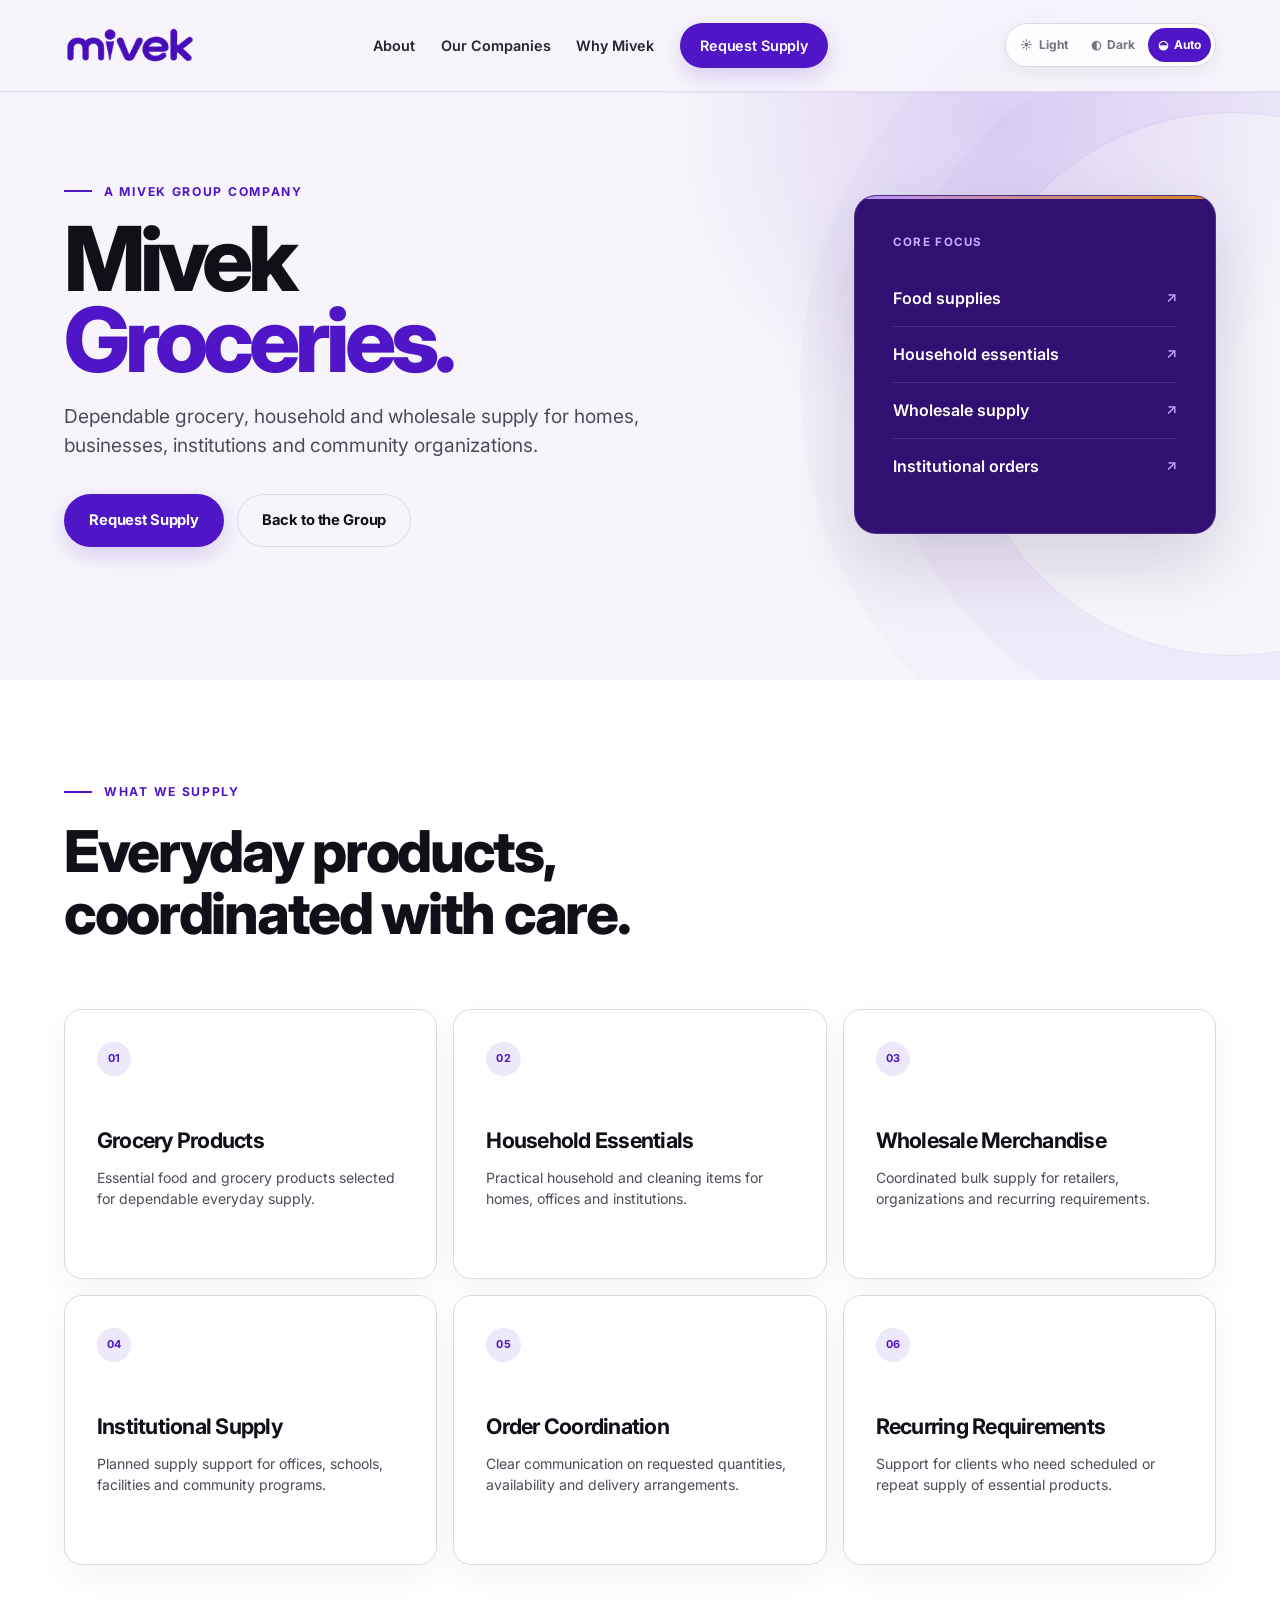
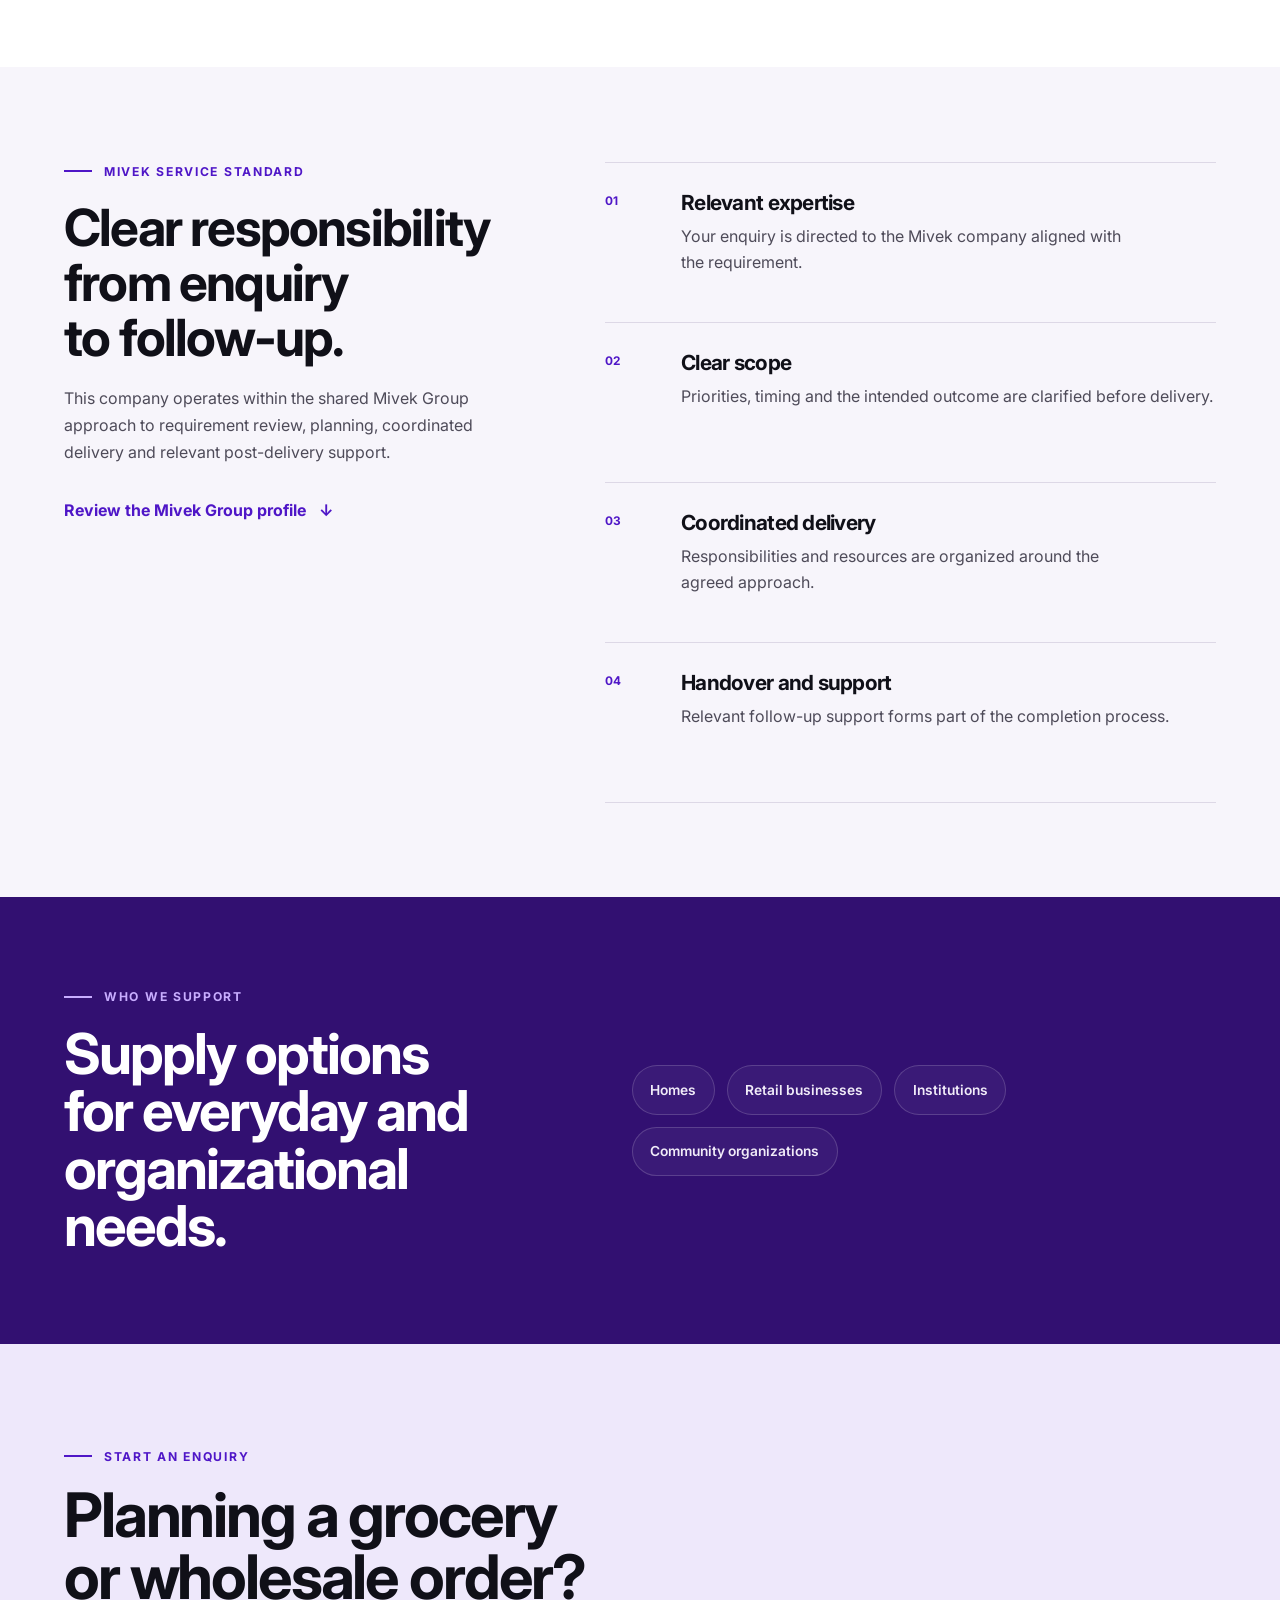
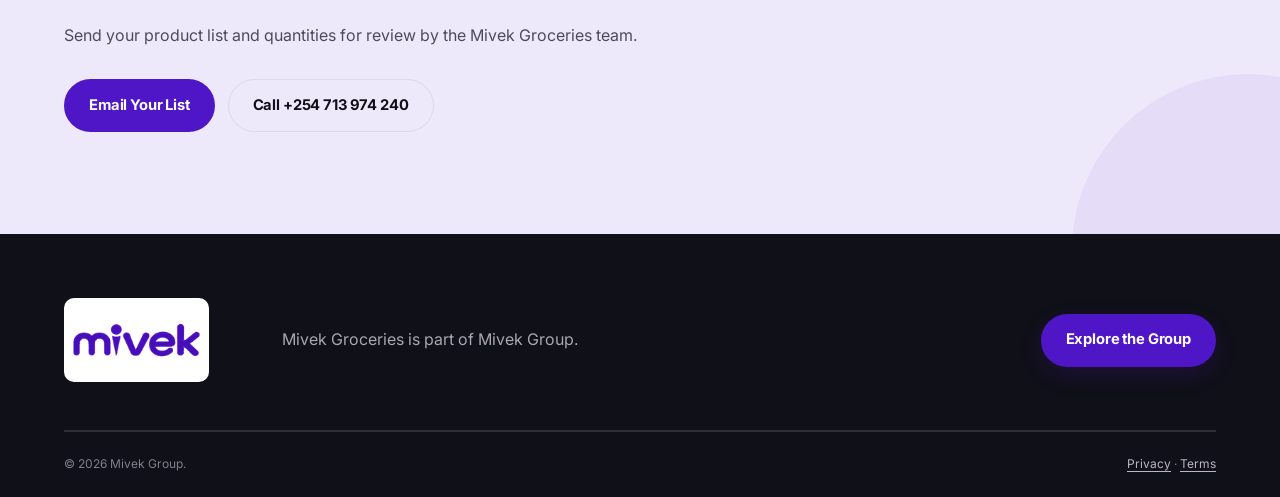
==== commit f217c03e: "Add files via upload" ====
--- a/mivek-groceries.html
+++ b/mivek-groceries.html
@@ -2,7 +2,7 @@
 <html lang="en">
 <head>
   <meta charset="UTF-8"><meta name="viewport" content="width=device-width, initial-scale=1.0"><meta name="description" content="Mivek Groceries supplies grocery products, household essentials and wholesale merchandise in Kenya."><meta name="theme-color" content="#4f16c7">
-  <link rel="canonical" href="https://mivekgroup.github.io/mivek-groceries.html"><link rel="icon" href="favicon-mivek.ico" sizes="any"><link rel="icon" type="image/png" sizes="192x192" href="favicon-mivek-192x192.png"><link rel="apple-touch-icon" sizes="180x180" href="apple-touch-icon-mivek.png"><link rel="manifest" href="site.webmanifest"><link rel="preconnect" href="https://fonts.googleapis.com"><link rel="preconnect" href="https://fonts.gstatic.com" crossorigin><link href="https://fonts.googleapis.com/css2?family=DM+Sans:wght@400;500;600;700&family=Syne:wght@600;700;800&display=swap" rel="stylesheet"><link rel="stylesheet" href="style.css"><title>Mivek Groceries | Retail &amp; Wholesale Supply</title>
+  <link rel="canonical" href="https://mivekgroup.github.io/mivek-groceries.html"><link rel="icon" href="favicon-mivek.ico" sizes="any"><link rel="icon" type="image/png" sizes="192x192" href="favicon-mivek-192x192.png"><link rel="apple-touch-icon" sizes="180x180" href="apple-touch-icon-mivek.png"><link rel="manifest" href="site.webmanifest"><link rel="preconnect" href="https://fonts.googleapis.com"><link rel="preconnect" href="https://fonts.gstatic.com" crossorigin><link href="https://fonts.googleapis.com/css2?family=Inter:wght@400;500;600;700;800&display=swap" rel="stylesheet"><link rel="stylesheet" href="style.css"><title>Mivek Groceries | Retail &amp; Wholesale Supply</title>
   <script>
     (function () {
       var saved = localStorage.getItem('mivek-theme') || 'auto';
--- a/style.css
+++ b/style.css
@@ -16,14 +16,14 @@
 
 *, *::before, *::after { box-sizing: border-box; }
 html { scroll-behavior: smooth; }
-body { margin: 0; background: var(--paper); color: var(--ink); font-family: "DM Sans", Arial, sans-serif; line-height: 1.6; overflow-x: hidden; }
+body { margin: 0; background: var(--paper); color: var(--ink); font-family: "Inter", Arial, sans-serif; line-height: 1.6; overflow-x: hidden; }
 body, button, input, select, textarea, a { -webkit-font-smoothing: antialiased; }
 button, input, select, textarea { font: inherit; }
 img { display: block; max-width: 100%; }
 a { color: inherit; }
 svg { fill: none; stroke: currentColor; stroke-linecap: round; stroke-linejoin: round; stroke-width: 1.7; }
 h1, h2, h3, p { margin-top: 0; }
-h1, h2, h3 { font-family: "Syne", Arial, sans-serif; line-height: 1.08; letter-spacing: -.035em; }
+h1, h2, h3 { font-family: "Inter", Arial, sans-serif; line-height: 1.08; letter-spacing: -.035em; }
 [id] { scroll-margin-top: 108px; }
 
 .skip-link { position: fixed; top: 12px; left: 12px; z-index: 999; padding: .8rem 1rem; border-radius: 10px; background: var(--ink); color: white; text-decoration: none; transform: translateY(-150%); transition: transform .2s ease; }
@@ -63,18 +63,18 @@
 
 .portfolio-panel { padding: 1.2rem; border: 1px solid rgba(79,22,199,.12); border-radius: 30px; background: rgba(255,255,255,.66); box-shadow: var(--shadow); backdrop-filter: blur(14px); }
 .portfolio-heading { padding: .65rem .7rem 1.2rem; display: flex; align-items: end; justify-content: space-between; gap: 1rem; }
-.portfolio-heading p { margin: 0; font-family: "Syne", sans-serif; font-size: 1.3rem; font-weight: 700; }
+.portfolio-heading p { margin: 0; font-family: "Inter", sans-serif; font-size: 1.3rem; font-weight: 700; }
 .portfolio-heading span { color: var(--muted); font-size: .75rem; }
 .portfolio-grid { display: grid; grid-template-columns: repeat(2, minmax(0,1fr)); gap: .7rem; }
 .portfolio-card { min-height: 142px; padding: 1.25rem; display: flex; flex-direction: column; justify-content: end; border: 1px solid var(--line); border-radius: 18px; background: var(--surface); text-decoration: none; transition: transform .22s ease, border-color .22s ease, box-shadow .22s ease; }
 .portfolio-card:hover { transform: translateY(-4px); border-color: rgba(79,22,199,.45); box-shadow: 0 16px 35px rgba(46,22,93,.1); }
 .portfolio-icon { width: 35px; height: 35px; margin-bottom: auto; display: grid; place-items: center; border-radius: 10px; background: var(--purple-soft); color: var(--purple); }
 .portfolio-icon svg { width: 20px; height: 20px; }
-.portfolio-card strong { font-family: "Syne", sans-serif; font-size: .92rem; }
+.portfolio-card strong { font-family: "Inter", sans-serif; font-size: .92rem; }
 .portfolio-card small { margin-top: .15rem; color: var(--muted); font-size: .72rem; }
 
 .trust-strip { min-height: 76px; padding: 1.2rem 5vw; display: flex; align-items: center; justify-content: center; gap: clamp(1.2rem, 3vw, 3rem); background: var(--purple); color: white; }
-.trust-strip p { margin: 0; font-family: "Syne", sans-serif; font-size: .76rem; font-weight: 700; letter-spacing: .06em; text-transform: uppercase; }
+.trust-strip p { margin: 0; font-family: "Inter", sans-serif; font-size: .76rem; font-weight: 700; letter-spacing: .06em; text-transform: uppercase; }
 .trust-strip span { width: 4px; height: 4px; border-radius: 50%; background: rgba(255,255,255,.5); }
 
 .section { padding: clamp(5rem, 8vw, 8rem) 5vw; }
@@ -85,7 +85,7 @@
 .about .section-intro { margin-bottom: 0; }
 .about-copy { padding-top: 2.2rem; }
 .about-copy p { color: var(--text); }
-.about-copy .large-copy { color: var(--ink); font-family: "Syne", sans-serif; font-size: clamp(1.35rem, 2.2vw, 2rem); font-weight: 600; line-height: 1.45; }
+.about-copy .large-copy { color: var(--ink); font-family: "Inter", sans-serif; font-size: clamp(1.35rem, 2.2vw, 2rem); font-weight: 600; line-height: 1.45; }
 .values-grid { grid-column: 1 / -1; display: grid; grid-template-columns: repeat(5, 1fr); border-top: 1px solid var(--line); border-left: 1px solid var(--line); }
 .values-grid article { min-height: 250px; padding: 1.7rem; border-right: 1px solid var(--line); border-bottom: 1px solid var(--line); }
 .values-grid span { color: var(--purple); font-size: .74rem; font-weight: 700; }
@@ -101,7 +101,7 @@
 .story-card:hover img { transform: scale(1.025); }
 .story-card figcaption { position: absolute; inset: auto 0 0; z-index: 1; padding: clamp(1.4rem, 3vw, 2.3rem); color: white; }
 .story-card figcaption span { display: block; margin-bottom: .55rem; color: #d1bbff; font-size: .72rem; font-weight: 700; letter-spacing: .1em; text-transform: uppercase; }
-.story-card figcaption strong { max-width: 520px; display: block; font-family: "Syne", sans-serif; font-size: clamp(1.15rem, 2.2vw, 2rem); line-height: 1.25; }
+.story-card figcaption strong { max-width: 520px; display: block; font-family: "Inter", sans-serif; font-size: clamp(1.15rem, 2.2vw, 2rem); line-height: 1.25; }
 .photo-note { margin: 1rem 0 0; color: var(--muted); font-size: .74rem; }
 .photo-note a { color: var(--purple); }
 
@@ -166,7 +166,7 @@
 .contact-grid > * { min-width: 0; min-height: 190px; padding: 1.7rem; display: flex; flex-direction: column; background: var(--purple-dark); color: white; text-decoration: none; font-style: normal; transition: background .2s ease; }
 .contact-grid a:hover { background: #3a1282; }
 .contact-grid span { color: #c8adff; font-size: .7rem; font-weight: 700; letter-spacing: .1em; text-transform: uppercase; }
-.contact-grid strong { margin: 2rem 0 .5rem; overflow-wrap: anywhere; font-family: "Syne", sans-serif; font-size: clamp(1.05rem, 1.6vw, 1.55rem); line-height: 1.3; }
+.contact-grid strong { margin: 2rem 0 .5rem; overflow-wrap: anywhere; font-family: "Inter", sans-serif; font-size: clamp(1.05rem, 1.6vw, 1.55rem); line-height: 1.3; }
 .contact-grid em { margin-top: auto; color: #c5bdcf; font-size: .8rem; font-style: normal; }
 .enquiry-form { padding: clamp(1.7rem, 3vw, 2.8rem); border: 1px solid var(--white-line); background: #3a1282; }
 .form-heading h3 { margin-bottom: .7rem; font-size: clamp(1.8rem, 3vw, 2.8rem); }
@@ -196,7 +196,7 @@
 .footer-brand img { width: 100%; }
 .footer-top p { max-width: 500px; margin: 0; color: #aaa6b1; }
 .footer-columns { padding: 3.5rem 0; display: grid; grid-template-columns: repeat(4, minmax(0, 1fr)); gap: 2rem; }
-.footer-columns h2 { margin-bottom: 1.2rem; color: #8d8996; font-family: "DM Sans", sans-serif; font-size: .7rem; letter-spacing: .1em; text-transform: uppercase; }
+.footer-columns h2 { margin-bottom: 1.2rem; color: #8d8996; font-family: "Inter", sans-serif; font-size: .7rem; letter-spacing: .1em; text-transform: uppercase; }
 .footer-columns a { width: fit-content; max-width: 100%; margin-bottom: .65rem; display: block; overflow-wrap: anywhere; color: #d7d4dc; font-size: .84rem; text-decoration: none; }
 .footer-columns a:hover { color: #c8adff; }
 .footer-bottom { padding-top: 1.4rem; display: flex; flex-wrap: wrap; justify-content: space-between; gap: .6rem 1rem; border-top: 1px solid var(--white-line); }
@@ -224,7 +224,7 @@
 .division-hero aside { padding: clamp(2rem, 4vw, 3rem); border-radius: 26px; background: var(--purple-dark); color: white; box-shadow: var(--shadow); }
 .division-hero aside > p { margin-bottom: 2rem; color: #c8adff; font-size: .72rem; font-weight: 700; letter-spacing: .11em; text-transform: uppercase; }
 .division-hero aside ul { margin: 0; padding: 0; list-style: none; }
-.division-hero aside li { padding: 1rem 0; border-bottom: 1px solid var(--white-line); font-family: "Syne", sans-serif; font-size: 1.05rem; font-weight: 600; }
+.division-hero aside li { padding: 1rem 0; border-bottom: 1px solid var(--white-line); font-family: "Inter", sans-serif; font-size: 1.05rem; font-weight: 600; }
 .division-hero aside li:last-child { border-bottom: 0; }
 .division-services { background: white; }
 .division-service-grid { display: grid; grid-template-columns: repeat(3, minmax(0,1fr)); border-top: 1px solid var(--line); border-left: 1px solid var(--line); }
@@ -235,7 +235,7 @@
 .division-audience { padding: clamp(4rem, 7vw, 7rem) 5vw; display: grid; grid-template-columns: .9fr 1.1fr; gap: 3rem; align-items: end; background: var(--purple-dark); color: white; }
 .division-audience h2 { max-width: 650px; margin-bottom: 0; font-size: clamp(2rem, 4.4vw, 4.5rem); }
 .division-audience ul { margin: 0; padding: 0; display: grid; grid-template-columns: repeat(2, 1fr); list-style: none; border-top: 1px solid var(--white-line); border-left: 1px solid var(--white-line); }
-.division-audience li { min-height: 105px; padding: 1.3rem; display: flex; align-items: end; border-right: 1px solid var(--white-line); border-bottom: 1px solid var(--white-line); color: #e3ddea; font-family: "Syne", sans-serif; font-size: .92rem; font-weight: 600; }
+.division-audience li { min-height: 105px; padding: 1.3rem; display: flex; align-items: end; border-right: 1px solid var(--white-line); border-bottom: 1px solid var(--white-line); color: #e3ddea; font-family: "Inter", sans-serif; font-size: .92rem; font-weight: 600; }
 .division-cta { padding: clamp(5rem, 8vw, 8rem) 5vw; background: var(--purple-soft); }
 .division-cta h2 { max-width: 900px; margin-bottom: 1rem; font-size: clamp(2.4rem, 5vw, 5.2rem); }
 .division-cta > p:not(.eyebrow) { max-width: 650px; color: var(--text); }
@@ -1104,7 +1104,7 @@
   right: 0;
   top: 1rem;
   color: #bfa5f4;
-  font-family: "DM Sans", sans-serif;
+  font-family: "Inter", sans-serif;
   font-size: .9rem;
 }
 
@@ -1190,7 +1190,7 @@
   border-radius: 999px;
   background: rgba(255,255,255,.045);
   color: #f0ebf8;
-  font-family: "DM Sans", sans-serif;
+  font-family: "Inter", sans-serif;
   font-size: .86rem;
   font-weight: 600;
 }
@@ -1307,7 +1307,7 @@
 }
 .credibility-grid strong {
   margin: auto 0 .75rem;
-  font-family: "Syne", sans-serif;
+  font-family: "Inter", sans-serif;
   font-size: clamp(1.12rem, 1.55vw, 1.42rem);
   line-height: 1.2;
 }
@@ -1352,7 +1352,7 @@
 }
 .credibility-commitment li strong {
   margin-bottom: .55rem;
-  font-family: "Syne", sans-serif;
+  font-family: "Inter", sans-serif;
   font-size: .95rem;
 }
 .credibility-commitment li span {
@@ -1400,7 +1400,7 @@
 .corporate-details dd {
   margin: 0;
   color: var(--ink);
-  font-family: "Syne", sans-serif;
+  font-family: "Inter", sans-serif;
   font-size: clamp(1rem, 1.5vw, 1.25rem);
   font-weight: 700;
   line-height: 1.4;
@@ -1530,3 +1530,175 @@
 @media (max-width: 640px) {
   .division-assurance-list li { min-height: 140px; grid-template-columns: 42px minmax(0, 1fr); }
 }
+
+/* ============================================================
+   MOBILE SCALE FIX
+   Compact typography, spacing and cards while retaining 44px targets.
+   ============================================================ */
+@media (max-width: 700px) {
+  :root {
+    --page-gutter: max(16px, 4.5vw);
+    --header-height: 70px;
+  }
+
+  [id] { scroll-margin-top: 78px; }
+  body { line-height: 1.52; }
+
+  .site-header,
+  .site-header.is-scrolled {
+    min-height: 70px;
+    padding-top: 7px;
+    padding-bottom: 7px;
+    gap: .65rem;
+  }
+  .brand,
+  .brand img { width: 100px; }
+  .theme-switcher { gap: 1px; padding: 3px; }
+  .theme-option {
+    min-width: 30px;
+    width: 30px;
+    min-height: 32px;
+    padding: .35rem;
+    font-size: .68rem;
+  }
+  .mobile-nav { margin-left: .15rem; }
+  .mobile-nav summary { width: 44px; height: 44px; }
+  .mobile-nav nav { inset-block-start: 70px; padding-top: .65rem; padding-bottom: 1rem; }
+  .mobile-nav nav a { min-height: 44px; padding-top: .6rem; padding-bottom: .6rem; }
+
+  .hero {
+    padding-top: 102px;
+    padding-bottom: 48px;
+    gap: 2rem;
+  }
+  .hero h1 { font-size: clamp(2.35rem, 11.8vw, 3.25rem); }
+  .hero-lead { margin-bottom: 1.5rem; font-size: .96rem; line-height: 1.6; }
+  .hero-actions { gap: .6rem; }
+  .button {
+    min-height: 46px;
+    padding: .72rem 1.1rem;
+    font-size: .86rem;
+  }
+  .hero-assurances { margin-top: 1.25rem; gap: .4rem; }
+  .portfolio-panel { padding: .72rem; border-radius: 18px; }
+  .portfolio-heading { padding: .45rem .45rem .85rem; }
+  .portfolio-heading p { font-size: 1.08rem; }
+  .portfolio-card { min-height: 104px; padding: 1rem; border-radius: 14px; }
+  .portfolio-icon { width: 31px; height: 31px; }
+
+  .trust-strip { min-height: 0; padding-top: .9rem; padding-bottom: .9rem; }
+  .trust-strip p { font-size: .68rem; }
+
+  .section,
+  .contact,
+  .division-audience,
+  .division-cta {
+    padding-top: 3.6rem;
+    padding-bottom: 3.6rem;
+  }
+  .section-intro { margin-bottom: 2rem; }
+  .section-intro h2,
+  .why-copy h2,
+  .division-assurance-copy h2 {
+    margin-bottom: 1rem;
+    font-size: clamp(1.9rem, 8.5vw, 2.6rem);
+  }
+  .eyebrow { margin-bottom: .85rem; gap: .55rem; font-size: .68rem; }
+  .eyebrow span { width: 22px; }
+
+  .about { gap: 1.6rem; }
+  .about-copy .large-copy { font-size: 1.2rem; line-height: 1.45; }
+  .values-grid { gap: .65rem; }
+  .values-grid article { min-height: 150px; padding: 1.25rem; }
+  .values-grid h3 { margin-top: 1.45rem; }
+
+  .credibility-grid { gap: .65rem; }
+  .credibility-grid article { min-height: 170px; padding: 1.25rem; }
+  .credibility-grid strong { margin-top: 1.6rem; }
+  .credibility-commitment { padding: 1.4rem; gap: 1.5rem; border-radius: 18px; }
+  .credibility-commitment h3 { font-size: 1.7rem; }
+  .credibility-commitment li { min-height: 0; padding: 1.05rem; }
+
+  .story-grid { gap: .7rem; }
+  .story-card,
+  .story-card-wide { min-height: 280px; border-radius: 16px; }
+  .story-card figcaption { padding: 1.25rem; }
+  .story-card figcaption strong { font-size: 1.08rem; }
+
+  .company-grid { border-radius: 14px; }
+  .company-card { min-height: 390px; padding: 1.5rem; }
+  .company-card h3 { margin: 2rem 0 .8rem; font-size: 1.75rem; }
+  .company-card ul { margin: .9rem 0 1.4rem; gap: .45rem; }
+
+  .why-mivek { gap: 2rem; }
+  .reason-list article { min-height: 0; padding: 1.4rem 0; grid-template-columns: 42px 1fr; }
+  .reason-list h3 { font-size: 1.15rem; }
+
+  .process-grid li { min-height: 205px; padding: 1.3rem; }
+  .process-grid h3 { margin-top: 2.15rem; font-size: 1.2rem; }
+  .sectors-panel { margin-top: 1rem; padding: 1.25rem; border-radius: 16px; }
+  .sectors-panel h3 { font-size: 1.65rem; }
+  .sectors-panel li { min-height: 38px; padding: .55rem .8rem; }
+
+  .corporate-information-layout { gap: .7rem; }
+  .corporate-details > div { min-height: 105px; padding: 1.15rem; }
+  .corporate-details dt { margin-bottom: .9rem; }
+  .corporate-details dd { font-size: 1rem; }
+  .profile-card { min-height: 340px; padding: 1.5rem; border-radius: 16px; }
+  .profile-card h3 { font-size: 1.85rem; }
+
+  .contact-intro { margin-bottom: 2rem; }
+  .contact h2 { font-size: clamp(2rem, 9vw, 2.75rem); }
+  .contact-layout { gap: .7rem; }
+  .contact-grid > * { min-height: 145px; padding: 1.25rem; }
+  .contact-grid strong { margin-top: 1.25rem; font-size: 1.05rem; }
+  .enquiry-form { padding: 1.3rem; }
+  .form-heading h3 { font-size: 1.7rem; }
+  .form-grid { margin-top: 1.25rem; gap: .75rem; }
+  .form-grid input,
+  .form-grid select { min-height: 46px; }
+  .form-grid textarea { min-height: 110px; }
+
+  .site-footer { padding-top: 3rem; padding-bottom: 1.2rem; }
+  .footer-top { padding-bottom: 2rem; gap: 1.4rem; }
+  .footer-brand { width: 118px; }
+  .footer-columns { padding: 2.2rem 0; gap: 1.7rem; row-gap: 1.8rem; }
+
+  .division-page .division-hero {
+    padding-top: 102px;
+    padding-bottom: 48px;
+    gap: 2rem;
+  }
+  .division-page .division-hero h1 { font-size: clamp(2.65rem, 13vw, 3.65rem); }
+  .division-page .division-hero aside { padding: 1.35rem; border-radius: 16px; }
+  .division-page .division-service-grid { gap: .65rem; }
+  .division-page .division-service-grid article { min-height: 185px; padding: 1.35rem; }
+  .division-page .division-service-grid h3 { margin-top: 1.65rem; font-size: 1.15rem; }
+  .division-page .division-audience { gap: 1.8rem; }
+  .division-page .division-audience li { min-height: 58px; padding: .75rem 1rem; }
+  .division-page .division-cta h2 { font-size: clamp(2rem, 9vw, 2.8rem); }
+  .division-assurance { gap: 2rem; }
+  .division-assurance-list li {
+    min-height: 0;
+    padding: 1.25rem 0;
+    grid-template-columns: 38px minmax(0, 1fr);
+  }
+  .division-assurance-list h3 { font-size: 1.15rem; }
+
+  .legal-main { padding-top: 102px; padding-bottom: 3.5rem; }
+  .legal-hero { margin-bottom: 2.2rem; }
+  .legal-hero h1 { font-size: clamp(2.2rem, 10vw, 3rem); }
+  .legal-content { padding: 1.25rem; border-radius: 14px; }
+  .legal-content h2 { margin-top: 2rem; font-size: 1.25rem; }
+}
+
+@media (max-width: 390px) {
+  .site-header,
+  .site-header.is-scrolled { gap: .45rem; }
+  .brand,
+  .brand img { width: 90px; }
+  .theme-option { min-width: 29px; width: 29px; }
+  .mobile-nav summary { width: 42px; height: 42px; }
+  .hero h1 { font-size: clamp(2.2rem, 11.4vw, 2.8rem); }
+  .footer-columns { grid-template-columns: 1fr; }
+}
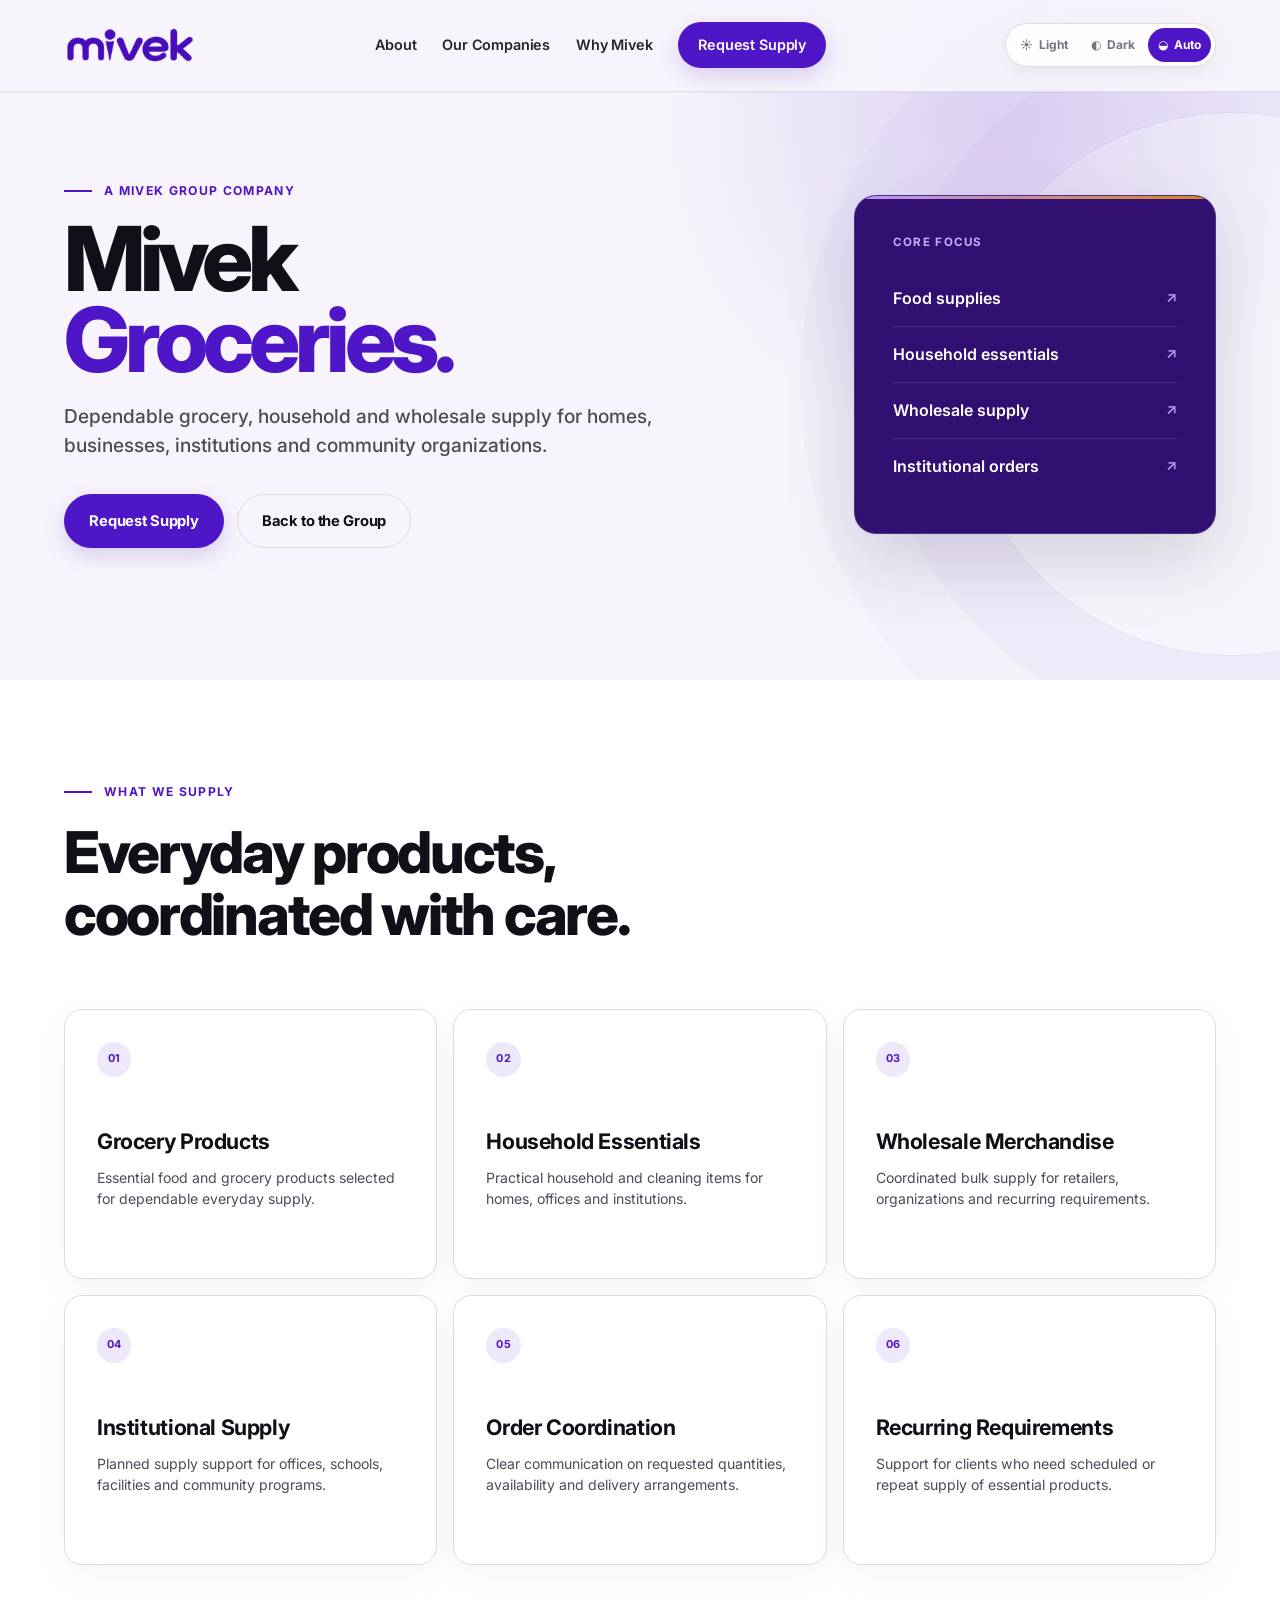
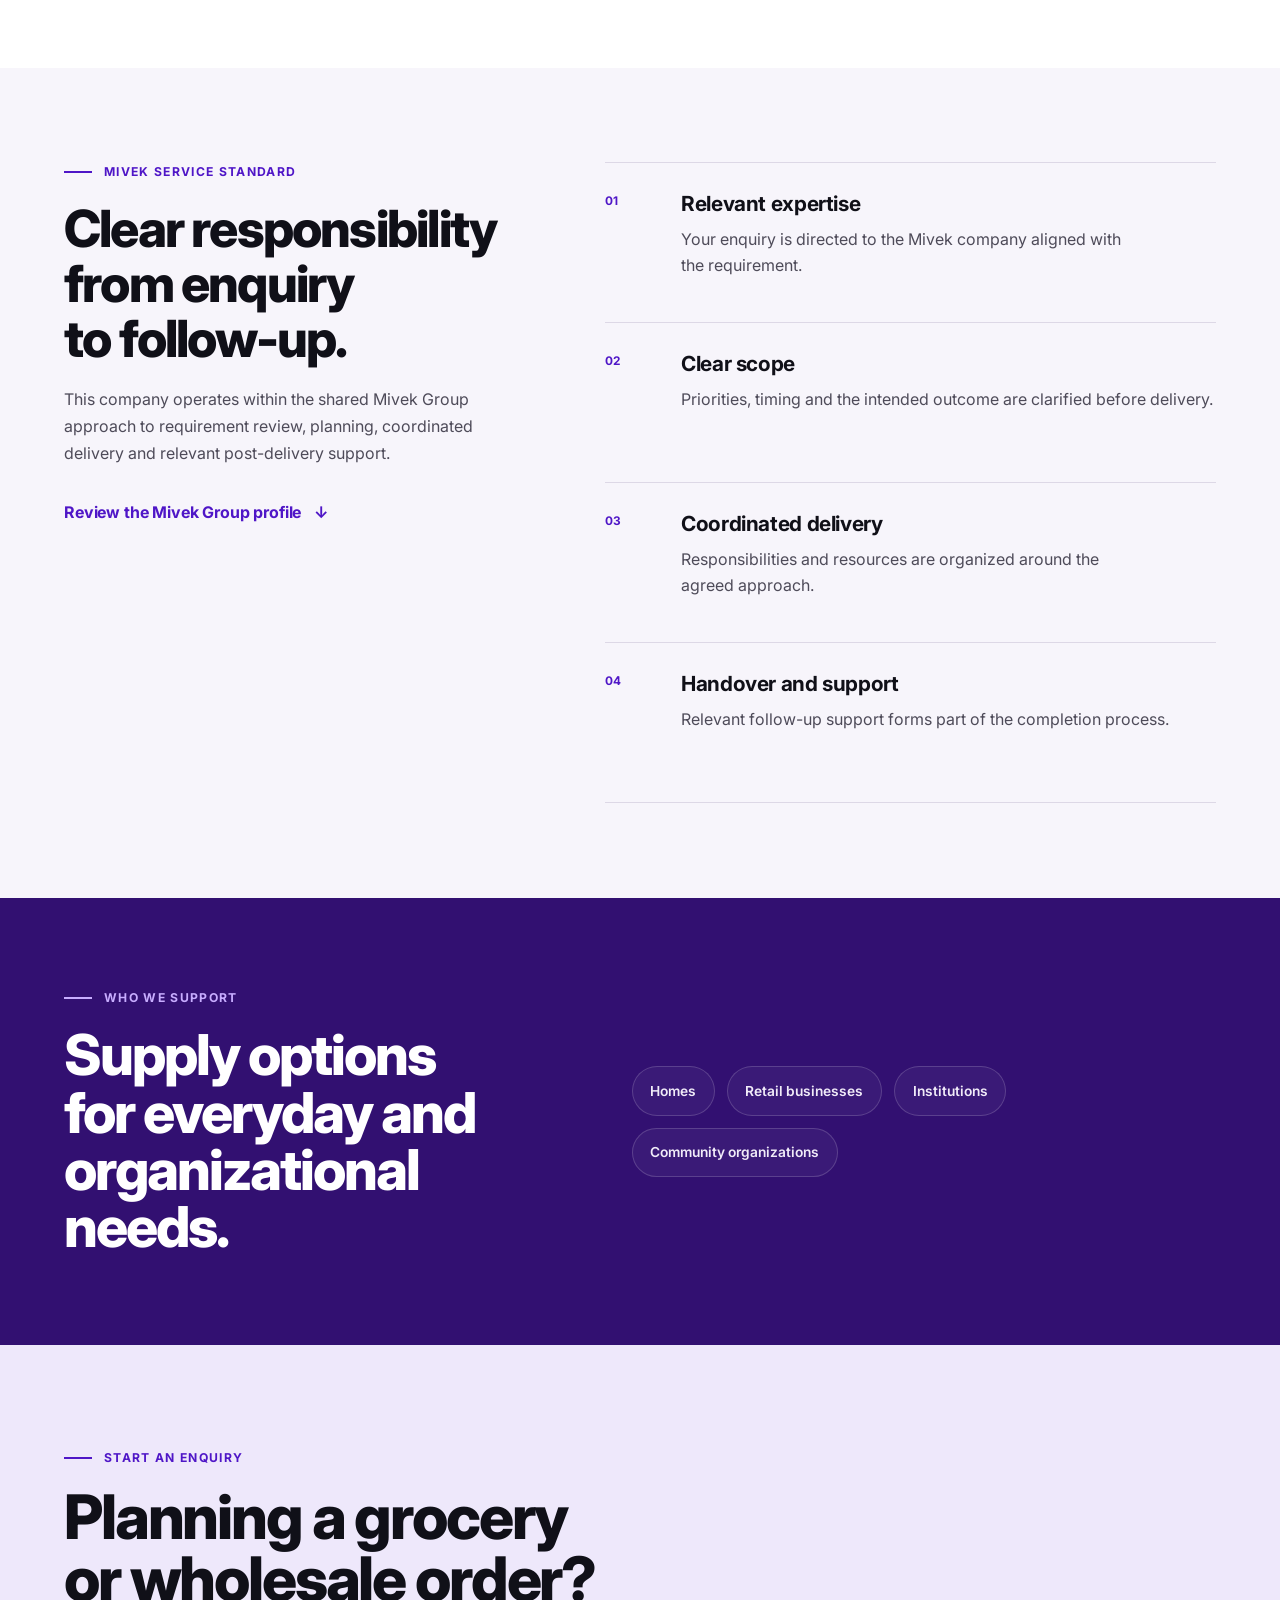
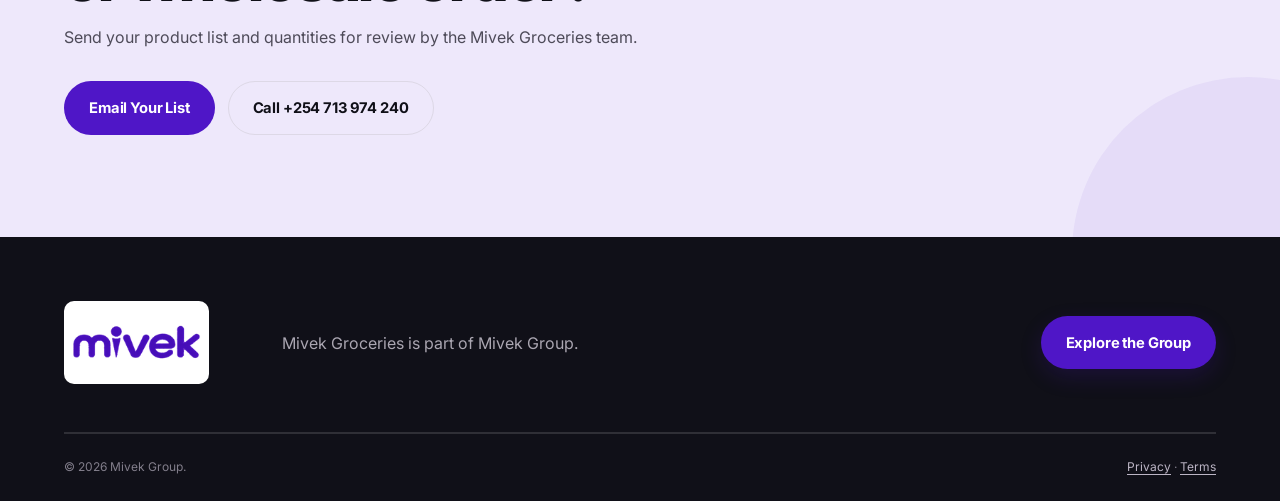
==== commit ed1dfc58: "Add files via upload" ====
--- a/mivek-groceries.html
+++ b/mivek-groceries.html
@@ -1,7 +1,7 @@
 <!DOCTYPE html>
 <html lang="en">
 <head>
-  <meta charset="UTF-8"><meta name="viewport" content="width=device-width, initial-scale=1.0"><meta name="description" content="Mivek Groceries supplies grocery products, household essentials and wholesale merchandise in Kenya."><meta name="theme-color" content="#4f16c7">
+  <meta charset="UTF-8"><meta name="viewport" content="width=device-width, initial-scale=1, viewport-fit=cover"><meta name="description" content="Mivek Groceries supplies grocery products, household essentials and wholesale merchandise in Kenya."><meta name="theme-color" content="#4f16c7">
   <link rel="canonical" href="https://mivekgroup.github.io/mivek-groceries.html"><link rel="icon" href="favicon-mivek.ico" sizes="any"><link rel="icon" type="image/png" sizes="192x192" href="favicon-mivek-192x192.png"><link rel="apple-touch-icon" sizes="180x180" href="apple-touch-icon-mivek.png"><link rel="manifest" href="site.webmanifest"><link rel="preconnect" href="https://fonts.googleapis.com"><link rel="preconnect" href="https://fonts.gstatic.com" crossorigin><link href="https://fonts.googleapis.com/css2?family=Inter:wght@400;500;600;700;800&display=swap" rel="stylesheet"><link rel="stylesheet" href="style.css"><title>Mivek Groceries | Retail &amp; Wholesale Supply</title>
   <script>
     (function () {
--- a/style.css
+++ b/style.css
@@ -1702,3 +1702,389 @@
   .hero h1 { font-size: clamp(2.2rem, 11.4vw, 2.8rem); }
   .footer-columns { grid-template-columns: 1fr; }
 }
+
+/* === MIVEK FINAL TYPOGRAPHY SYSTEM === */
+/* Unified Inter typography across homepage, company pages and legal pages. */
+/* This block intentionally changes typography only, not the existing layout. */
+:root {
+  --font-primary: "Inter", Arial, sans-serif;
+}
+
+html {
+  -webkit-font-smoothing: antialiased;
+  -moz-osx-font-smoothing: grayscale;
+  text-rendering: optimizeLegibility;
+}
+
+body {
+  font-family: var(--font-primary);
+  font-weight: 400;
+  line-height: 1.65;
+  letter-spacing: 0;
+  font-synthesis: none;
+}
+
+/* Primary heading hierarchy */
+h1,
+h2,
+h3 {
+  font-family: var(--font-primary);
+  text-wrap: balance;
+}
+
+h1 {
+  font-weight: 800;
+  line-height: 1.02;
+  letter-spacing: -0.045em;
+}
+
+h2 {
+  font-weight: 800;
+  line-height: 1.08;
+  letter-spacing: -0.035em;
+}
+
+h3 {
+  font-weight: 700;
+  line-height: 1.2;
+  letter-spacing: -0.018em;
+}
+
+/* Body and supporting copy */
+p,
+li,
+dd,
+input,
+textarea,
+select,
+button {
+  font-family: var(--font-primary);
+}
+
+p,
+li,
+dd {
+  font-weight: 400;
+}
+
+.hero-lead,
+.hero > div > p:not(.eyebrow),
+.division-hero > div > p:not(.eyebrow),
+.about-copy .large-copy,
+.form-heading > p:last-child {
+  font-weight: 500;
+  line-height: 1.65;
+}
+
+/* Navigation and interactive controls */
+.desktop-nav a,
+.mobile-nav nav a {
+  font-weight: 600;
+  letter-spacing: -0.01em;
+}
+
+.button,
+.nav-button,
+.text-link,
+.company-card > a {
+  font-weight: 700;
+  letter-spacing: -0.01em;
+}
+
+/* Labels, eyebrows and metadata */
+.eyebrow,
+.company-card-top p,
+.trust-strip p,
+.contact-grid span,
+.form-grid label > span,
+.division-hero aside > p,
+.footer-columns h2 {
+  font-weight: 700;
+  letter-spacing: 0.11em;
+}
+
+/* Card and section headings */
+.portfolio-heading p,
+.company-card h3,
+.reason-list h3,
+.process-grid h3,
+.sectors-panel h3,
+.form-heading h3,
+.division-service-grid h3,
+.division-assurance-list h3,
+.legal-content h2,
+.legal-content h3 {
+  font-family: var(--font-primary);
+}
+
+.portfolio-heading p,
+.company-card h3,
+.reason-list h3,
+.process-grid h3,
+.sectors-panel h3,
+.form-heading h3,
+.division-service-grid h3,
+.division-assurance-list h3 {
+  font-weight: 700;
+}
+
+/* Emphasis */
+strong,
+b {
+  font-weight: 700;
+}
+
+/* Keep large statement copy strong without becoming visually heavy */
+.about-copy .large-copy,
+.story-card figcaption strong,
+.contact-grid strong {
+  letter-spacing: -0.018em;
+}
+
+/* Small text remains readable on compact screens */
+@media (max-width: 640px) {
+  body {
+    line-height: 1.62;
+  }
+
+  h1 {
+    line-height: 1.04;
+    letter-spacing: -0.04em;
+  }
+
+  h2 {
+    line-height: 1.1;
+    letter-spacing: -0.03em;
+  }
+
+  h3 {
+    line-height: 1.22;
+  }
+
+  .hero-lead,
+  .division-hero > div > p:not(.eyebrow) {
+    line-height: 1.6;
+  }
+}
+/* === END MIVEK FINAL TYPOGRAPHY SYSTEM === */
+
+/* === MIVEK TRUE FULL-SCREEN MOBILE FIX === */
+/*
+   Ensures the website always uses the phone's full CSS viewport width.
+   Also removes hidden horizontal overflow caused by decorative pseudo-elements
+   and the mobile menu living inside a backdrop-filtered fixed header.
+*/
+html {
+  width: 100%;
+  min-width: 100%;
+  max-width: 100%;
+  overflow-x: hidden;
+  overflow-x: clip;
+}
+
+body {
+  width: 100%;
+  min-width: 100%;
+  max-width: 100%;
+  margin: 0;
+}
+
+@media (max-width: 900px) {
+  :root {
+    --page-gutter: clamp(14px, 4vw, 20px);
+  }
+
+  html,
+  body {
+    width: 100% !important;
+    min-width: 100% !important;
+    max-width: 100% !important;
+    margin: 0 !important;
+    padding: 0 !important;
+    overflow-x: hidden !important;
+    overflow-x: clip !important;
+  }
+
+  body {
+    min-height: 100vh;
+    min-height: 100dvh;
+  }
+
+  /* The fixed header itself must span the exact viewport. */
+  .site-header,
+  .site-header.is-scrolled {
+    left: 0 !important;
+    right: 0 !important;
+    width: 100% !important;
+    max-width: 100vw !important;
+    margin: 0 !important;
+    padding-left: max(var(--page-gutter), env(safe-area-inset-left)) !important;
+    padding-right: max(var(--page-gutter), env(safe-area-inset-right)) !important;
+
+    /* backdrop-filter creates a containing block for the nested fixed menu
+       on some mobile browsers, which previously pushed the menu off-screen. */
+    -webkit-backdrop-filter: none !important;
+    backdrop-filter: none !important;
+    filter: none !important;
+    transform: none !important;
+  }
+
+  /* Every outer page region is truly edge-to-edge. Internal content keeps
+     only a small responsive gutter for readability. */
+  main,
+  footer,
+  .hero,
+  .trust-strip,
+  .section,
+  .contact,
+  .site-footer,
+  .legal-main,
+  .division-hero,
+  .division-audience,
+  .division-cta,
+  .division-services,
+  .division-assurance {
+    width: 100% !important;
+    max-width: none !important;
+    margin-left: 0 !important;
+    margin-right: 0 !important;
+  }
+
+  main {
+    min-width: 0 !important;
+    overflow-x: hidden !important;
+    overflow-x: clip !important;
+  }
+
+  main > *,
+  footer,
+  .site-footer {
+    min-width: 0 !important;
+  }
+
+  /* Keep readable content padding while the section background fills screen. */
+  .hero,
+  .section,
+  .contact,
+  .site-footer,
+  .legal-main,
+  .division-hero,
+  .division-audience,
+  .division-cta,
+  .division-assurance {
+    padding-left: max(var(--page-gutter), env(safe-area-inset-left)) !important;
+    padding-right: max(var(--page-gutter), env(safe-area-inset-right)) !important;
+  }
+
+  .trust-strip {
+    padding-left: max(var(--page-gutter), env(safe-area-inset-left)) !important;
+    padding-right: max(var(--page-gutter), env(safe-area-inset-right)) !important;
+  }
+
+  /* Do not let grid/flex children impose desktop intrinsic widths. */
+  .hero > *,
+  .about > *,
+  .why-mivek > *,
+  .contact-layout > *,
+  .corporate-information-layout > *,
+  .credibility-commitment > *,
+  .division-hero > *,
+  .division-audience > *,
+  .division-assurance > *,
+  .footer-top > *,
+  .footer-columns > * {
+    min-width: 0 !important;
+    max-width: 100% !important;
+  }
+
+  img,
+  picture,
+  video,
+  iframe,
+  canvas,
+  svg {
+    max-width: 100%;
+  }
+
+  /* Closed details menus must contribute zero layout width. */
+  .mobile-nav:not([open]) nav {
+    display: none !important;
+  }
+
+  /* Open mobile menu is anchored to the viewport, not the menu button. */
+  .mobile-nav[open] nav {
+    display: grid !important;
+    position: fixed !important;
+    top: var(--header-height) !important;
+    left: 0 !important;
+    right: 0 !important;
+    bottom: auto !important;
+    width: auto !important;
+    min-width: 0 !important;
+    max-width: none !important;
+    margin: 0 !important;
+    box-sizing: border-box !important;
+    padding-left: max(var(--page-gutter), env(safe-area-inset-left)) !important;
+    padding-right: max(var(--page-gutter), env(safe-area-inset-right)) !important;
+  }
+
+  .mobile-nav[open] nav a,
+  .mobile-nav[open] nav .nav-button {
+    width: 100% !important;
+    min-width: 0 !important;
+    max-width: 100% !important;
+  }
+
+  /* Decorative circles used to increase document scrollWidth beyond the
+     physical phone width. Their section now clips them safely. */
+  .hero,
+  .division-page .division-hero {
+    overflow-x: hidden !important;
+    overflow-x: clip !important;
+  }
+
+  .hero::after,
+  .division-page .division-hero::before {
+    max-width: 72vw;
+    max-height: 72vw;
+  }
+
+  /* Full-width forms/cards without accidental overflow. */
+  .portfolio-panel,
+  .company-grid,
+  .story-grid,
+  .values-grid,
+  .credibility-grid,
+  .corporate-details,
+  .process-grid,
+  .sectors-panel,
+  .opportunities,
+  .contact-layout,
+  .contact-grid,
+  .enquiry-form,
+  .form-grid,
+  .legal-content,
+  .division-page .division-service-grid,
+  .division-assurance-list {
+    width: 100% !important;
+    max-width: 100% !important;
+    min-width: 0 !important;
+  }
+
+  .form-grid input,
+  .form-grid select,
+  .form-grid textarea {
+    min-width: 0 !important;
+    max-width: 100% !important;
+    font-size: 16px;
+  }
+}
+
+@media (max-width: 430px) {
+  :root { --page-gutter: 14px; }
+}
+
+@media (max-width: 360px) {
+  :root { --page-gutter: 12px; }
+}
+/* === END MIVEK TRUE FULL-SCREEN MOBILE FIX === */
